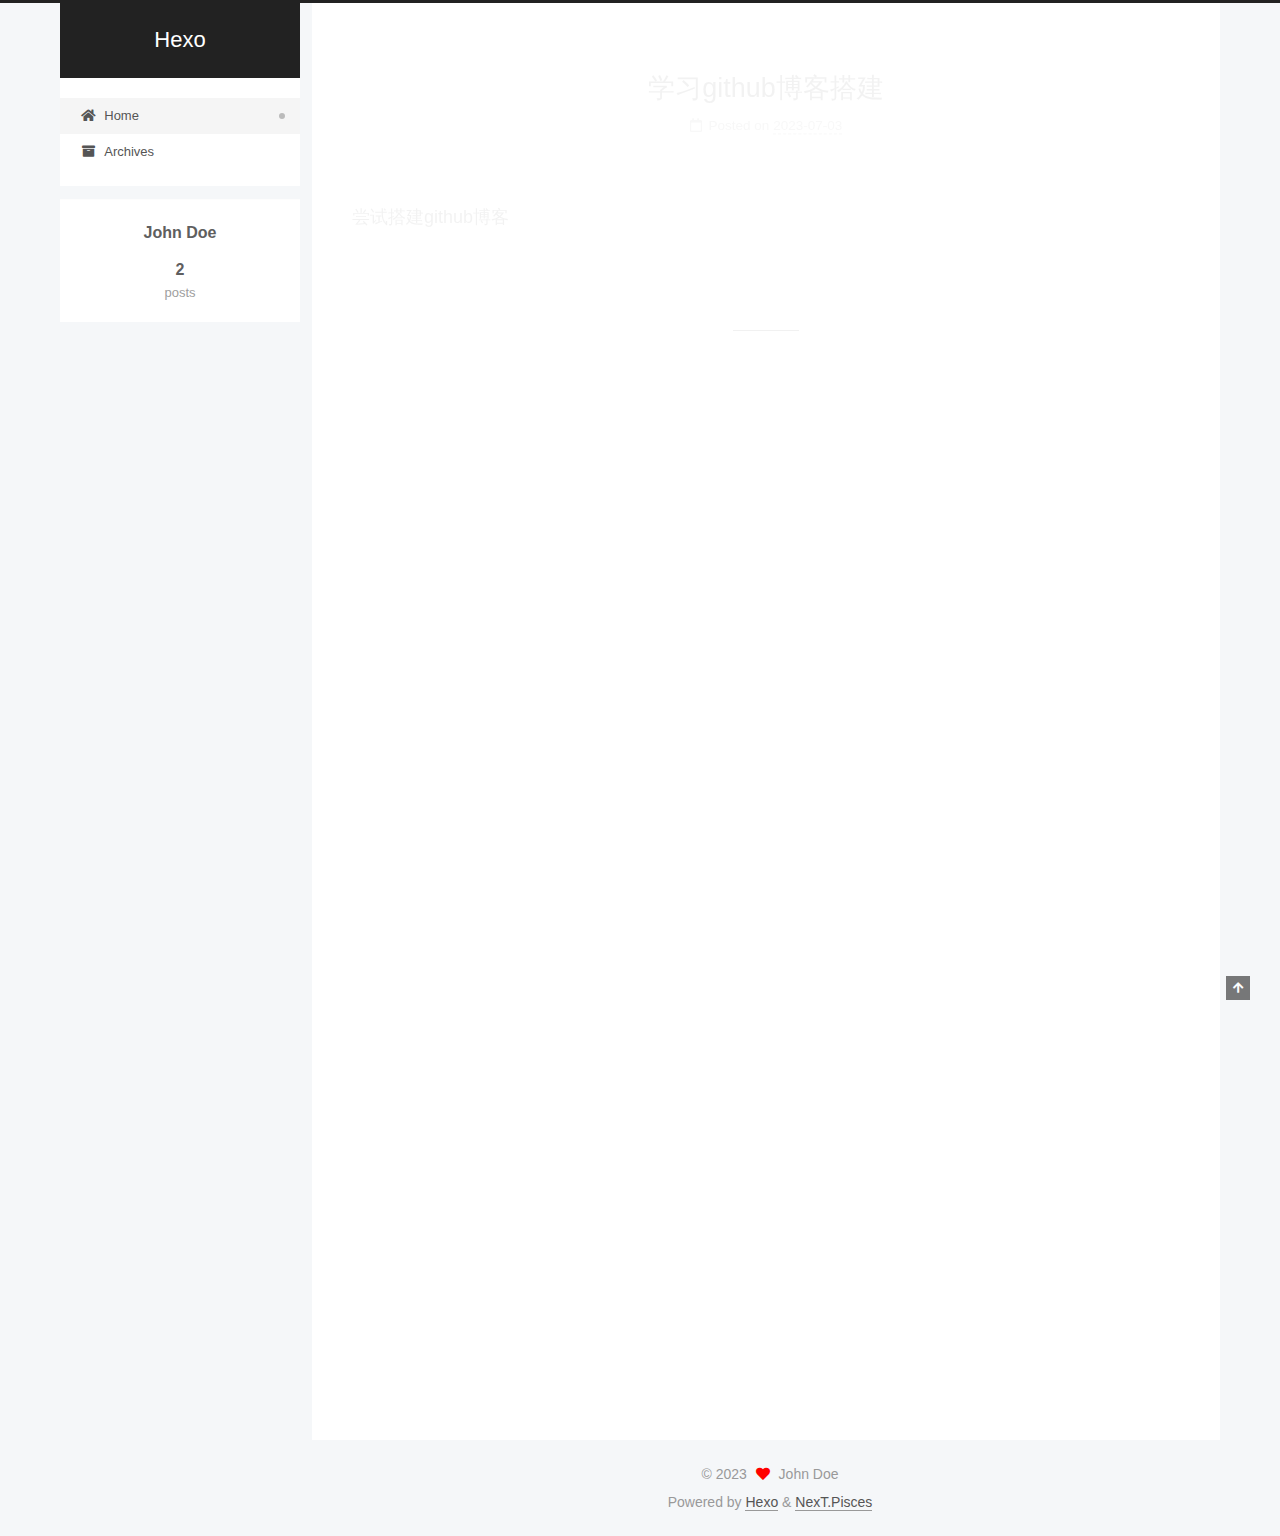
==== index.html @ 67492978 "Site updated: 2023-07-03 15:25:56" ====
<!DOCTYPE html>
<html lang="en">
<head>
  <meta charset="UTF-8">
<meta name="viewport" content="width=device-width, initial-scale=1, maximum-scale=2">
<meta name="theme-color" content="#222">
<meta name="generator" content="Hexo 6.3.0">
  <link rel="apple-touch-icon" sizes="180x180" href="/images/apple-touch-icon-next.png">
  <link rel="icon" type="image/png" sizes="32x32" href="/images/favicon-32x32-next.png">
  <link rel="icon" type="image/png" sizes="16x16" href="/images/favicon-16x16-next.png">
  <link rel="mask-icon" href="/images/logo.svg" color="#222">

<link rel="stylesheet" href="/css/main.css">


<link rel="stylesheet" href="/lib/font-awesome/css/all.min.css">

<script id="hexo-configurations">
    var NexT = window.NexT || {};
    var CONFIG = {"hostname":"example.com","root":"/","scheme":"Pisces","version":"7.8.0","exturl":false,"sidebar":{"position":"left","display":"post","padding":18,"offset":12,"onmobile":false},"copycode":{"enable":false,"show_result":false,"style":null},"back2top":{"enable":true,"sidebar":false,"scrollpercent":false},"bookmark":{"enable":false,"color":"#222","save":"auto"},"fancybox":false,"mediumzoom":false,"lazyload":false,"pangu":false,"comments":{"style":"tabs","active":null,"storage":true,"lazyload":false,"nav":null},"algolia":{"hits":{"per_page":10},"labels":{"input_placeholder":"Search for Posts","hits_empty":"We didn't find any results for the search: ${query}","hits_stats":"${hits} results found in ${time} ms"}},"localsearch":{"enable":false,"trigger":"auto","top_n_per_article":1,"unescape":false,"preload":false},"motion":{"enable":true,"async":false,"transition":{"post_block":"fadeIn","post_header":"slideDownIn","post_body":"slideDownIn","coll_header":"slideLeftIn","sidebar":"slideUpIn"}}};
  </script>

  <meta property="og:type" content="website">
<meta property="og:title" content="Hexo">
<meta property="og:url" content="http://example.com/index.html">
<meta property="og:site_name" content="Hexo">
<meta property="og:locale" content="en_US">
<meta property="article:author" content="John Doe">
<meta name="twitter:card" content="summary">

<link rel="canonical" href="http://example.com/">


<script id="page-configurations">
  // https://hexo.io/docs/variables.html
  CONFIG.page = {
    sidebar: "",
    isHome : true,
    isPost : false,
    lang   : 'en'
  };
</script>

  <title>Hexo</title>
  






  <noscript>
  <style>
  .use-motion .brand,
  .use-motion .menu-item,
  .sidebar-inner,
  .use-motion .post-block,
  .use-motion .pagination,
  .use-motion .comments,
  .use-motion .post-header,
  .use-motion .post-body,
  .use-motion .collection-header { opacity: initial; }

  .use-motion .site-title,
  .use-motion .site-subtitle {
    opacity: initial;
    top: initial;
  }

  .use-motion .logo-line-before i { left: initial; }
  .use-motion .logo-line-after i { right: initial; }
  </style>
</noscript>

</head>

<body itemscope itemtype="http://schema.org/WebPage">
  <div class="container use-motion">
    <div class="headband"></div>

    <header class="header" itemscope itemtype="http://schema.org/WPHeader">
      <div class="header-inner"><div class="site-brand-container">
  <div class="site-nav-toggle">
    <div class="toggle" aria-label="Toggle navigation bar">
      <span class="toggle-line toggle-line-first"></span>
      <span class="toggle-line toggle-line-middle"></span>
      <span class="toggle-line toggle-line-last"></span>
    </div>
  </div>

  <div class="site-meta">

    <a href="/" class="brand" rel="start">
      <span class="logo-line-before"><i></i></span>
      <h1 class="site-title">Hexo</h1>
      <span class="logo-line-after"><i></i></span>
    </a>
  </div>

  <div class="site-nav-right">
    <div class="toggle popup-trigger">
    </div>
  </div>
</div>




<nav class="site-nav">
  <ul id="menu" class="main-menu menu">
        <li class="menu-item menu-item-home">

    <a href="/" rel="section"><i class="fa fa-home fa-fw"></i>Home</a>

  </li>
        <li class="menu-item menu-item-archives">

    <a href="/archives/" rel="section"><i class="fa fa-archive fa-fw"></i>Archives</a>

  </li>
  </ul>
</nav>




</div>
    </header>

    
  <div class="back-to-top">
    <i class="fa fa-arrow-up"></i>
    <span>0%</span>
  </div>


    <main class="main">
      <div class="main-inner">
        <div class="content-wrap">
          

          <div class="content index posts-expand">
            
      
  
  
  <article itemscope itemtype="http://schema.org/Article" class="post-block" lang="en">
    <link itemprop="mainEntityOfPage" href="http://example.com/2023/07/03/%E5%AD%A6%E4%B9%A0github%E5%8D%9A%E5%AE%A2%E6%90%AD%E5%BB%BA/">

    <span hidden itemprop="author" itemscope itemtype="http://schema.org/Person">
      <meta itemprop="image" content="/images/avatar.gif">
      <meta itemprop="name" content="John Doe">
      <meta itemprop="description" content="">
    </span>

    <span hidden itemprop="publisher" itemscope itemtype="http://schema.org/Organization">
      <meta itemprop="name" content="Hexo">
    </span>
      <header class="post-header">
        <h2 class="post-title" itemprop="name headline">
          
            <a href="/2023/07/03/%E5%AD%A6%E4%B9%A0github%E5%8D%9A%E5%AE%A2%E6%90%AD%E5%BB%BA/" class="post-title-link" itemprop="url">学习github博客搭建</a>
        </h2>

        <div class="post-meta">
            <span class="post-meta-item">
              <span class="post-meta-item-icon">
                <i class="far fa-calendar"></i>
              </span>
              <span class="post-meta-item-text">Posted on</span>
              

              <time title="Created: 2023-07-03 14:22:58 / Modified: 14:24:57" itemprop="dateCreated datePublished" datetime="2023-07-03T14:22:58+08:00">2023-07-03</time>
            </span>

          

        </div>
      </header>

    
    
    
    <div class="post-body" itemprop="articleBody">

      
          <p>尝试搭建github博客</p>

      
    </div>

    
    
    
      <footer class="post-footer">
        <div class="post-eof"></div>
      </footer>
  </article>
  
  
  

      
  
  
  <article itemscope itemtype="http://schema.org/Article" class="post-block" lang="en">
    <link itemprop="mainEntityOfPage" href="http://example.com/2023/07/03/hello-world/">

    <span hidden itemprop="author" itemscope itemtype="http://schema.org/Person">
      <meta itemprop="image" content="/images/avatar.gif">
      <meta itemprop="name" content="John Doe">
      <meta itemprop="description" content="">
    </span>

    <span hidden itemprop="publisher" itemscope itemtype="http://schema.org/Organization">
      <meta itemprop="name" content="Hexo">
    </span>
      <header class="post-header">
        <h2 class="post-title" itemprop="name headline">
          
            <a href="/2023/07/03/hello-world/" class="post-title-link" itemprop="url">Hello World</a>
        </h2>

        <div class="post-meta">
            <span class="post-meta-item">
              <span class="post-meta-item-icon">
                <i class="far fa-calendar"></i>
              </span>
              <span class="post-meta-item-text">Posted on</span>

              <time title="Created: 2023-07-03 14:10:51" itemprop="dateCreated datePublished" datetime="2023-07-03T14:10:51+08:00">2023-07-03</time>
            </span>
              <span class="post-meta-item">
                <span class="post-meta-item-icon">
                  <i class="far fa-calendar-check"></i>
                </span>
                <span class="post-meta-item-text">Edited on</span>
                <time title="Modified: 1985-10-26 16:15:00" itemprop="dateModified" datetime="1985-10-26T16:15:00+08:00">1985-10-26</time>
              </span>

          

        </div>
      </header>

    
    
    
    <div class="post-body" itemprop="articleBody">

      
          <p>Welcome to <a target="_blank" rel="noopener" href="https://hexo.io/">Hexo</a>! This is your very first post. Check <a target="_blank" rel="noopener" href="https://hexo.io/docs/">documentation</a> for more info. If you get any problems when using Hexo, you can find the answer in <a target="_blank" rel="noopener" href="https://hexo.io/docs/troubleshooting.html">troubleshooting</a> or you can ask me on <a target="_blank" rel="noopener" href="https://github.com/hexojs/hexo/issues">GitHub</a>.</p>
<h2 id="Quick-Start"><a href="#Quick-Start" class="headerlink" title="Quick Start"></a>Quick Start</h2><h3 id="Create-a-new-post"><a href="#Create-a-new-post" class="headerlink" title="Create a new post"></a>Create a new post</h3><figure class="highlight bash"><table><tr><td class="gutter"><pre><span class="line">1</span><br></pre></td><td class="code"><pre><span class="line">$ hexo new <span class="string">&quot;My New Post&quot;</span></span><br></pre></td></tr></table></figure>

<p>More info: <a target="_blank" rel="noopener" href="https://hexo.io/docs/writing.html">Writing</a></p>
<h3 id="Run-server"><a href="#Run-server" class="headerlink" title="Run server"></a>Run server</h3><figure class="highlight bash"><table><tr><td class="gutter"><pre><span class="line">1</span><br></pre></td><td class="code"><pre><span class="line">$ hexo server</span><br></pre></td></tr></table></figure>

<p>More info: <a target="_blank" rel="noopener" href="https://hexo.io/docs/server.html">Server</a></p>
<h3 id="Generate-static-files"><a href="#Generate-static-files" class="headerlink" title="Generate static files"></a>Generate static files</h3><figure class="highlight bash"><table><tr><td class="gutter"><pre><span class="line">1</span><br></pre></td><td class="code"><pre><span class="line">$ hexo generate</span><br></pre></td></tr></table></figure>

<p>More info: <a target="_blank" rel="noopener" href="https://hexo.io/docs/generating.html">Generating</a></p>
<h3 id="Deploy-to-remote-sites"><a href="#Deploy-to-remote-sites" class="headerlink" title="Deploy to remote sites"></a>Deploy to remote sites</h3><figure class="highlight bash"><table><tr><td class="gutter"><pre><span class="line">1</span><br></pre></td><td class="code"><pre><span class="line">$ hexo deploy</span><br></pre></td></tr></table></figure>

<p>More info: <a target="_blank" rel="noopener" href="https://hexo.io/docs/one-command-deployment.html">Deployment</a></p>

      
    </div>

    
    
    
      <footer class="post-footer">
        <div class="post-eof"></div>
      </footer>
  </article>
  
  
  


  



          </div>
          

<script>
  window.addEventListener('tabs:register', () => {
    let { activeClass } = CONFIG.comments;
    if (CONFIG.comments.storage) {
      activeClass = localStorage.getItem('comments_active') || activeClass;
    }
    if (activeClass) {
      let activeTab = document.querySelector(`a[href="#comment-${activeClass}"]`);
      if (activeTab) {
        activeTab.click();
      }
    }
  });
  if (CONFIG.comments.storage) {
    window.addEventListener('tabs:click', event => {
      if (!event.target.matches('.tabs-comment .tab-content .tab-pane')) return;
      let commentClass = event.target.classList[1];
      localStorage.setItem('comments_active', commentClass);
    });
  }
</script>

        </div>
          
  
  <div class="toggle sidebar-toggle">
    <span class="toggle-line toggle-line-first"></span>
    <span class="toggle-line toggle-line-middle"></span>
    <span class="toggle-line toggle-line-last"></span>
  </div>

  <aside class="sidebar">
    <div class="sidebar-inner">

      <ul class="sidebar-nav motion-element">
        <li class="sidebar-nav-toc">
          Table of Contents
        </li>
        <li class="sidebar-nav-overview">
          Overview
        </li>
      </ul>

      <!--noindex-->
      <div class="post-toc-wrap sidebar-panel">
      </div>
      <!--/noindex-->

      <div class="site-overview-wrap sidebar-panel">
        <div class="site-author motion-element" itemprop="author" itemscope itemtype="http://schema.org/Person">
  <p class="site-author-name" itemprop="name">John Doe</p>
  <div class="site-description" itemprop="description"></div>
</div>
<div class="site-state-wrap motion-element">
  <nav class="site-state">
      <div class="site-state-item site-state-posts">
          <a href="/archives/">
        
          <span class="site-state-item-count">2</span>
          <span class="site-state-item-name">posts</span>
        </a>
      </div>
  </nav>
</div>



      </div>

    </div>
  </aside>
  <div id="sidebar-dimmer"></div>


      </div>
    </main>

    <footer class="footer">
      <div class="footer-inner">
        

        

<div class="copyright">
  
  &copy; 
  <span itemprop="copyrightYear">2023</span>
  <span class="with-love">
    <i class="fa fa-heart"></i>
  </span>
  <span class="author" itemprop="copyrightHolder">John Doe</span>
</div>
  <div class="powered-by">Powered by <a href="https://hexo.io/" class="theme-link" rel="noopener" target="_blank">Hexo</a> & <a href="https://pisces.theme-next.org/" class="theme-link" rel="noopener" target="_blank">NexT.Pisces</a>
  </div>

        








      </div>
    </footer>
  </div>

  
  <script src="/lib/anime.min.js"></script>
  <script src="/lib/velocity/velocity.min.js"></script>
  <script src="/lib/velocity/velocity.ui.min.js"></script>

<script src="/js/utils.js"></script>

<script src="/js/motion.js"></script>


<script src="/js/schemes/pisces.js"></script>


<script src="/js/next-boot.js"></script>




  















  

  

</body>
</html>
---- css/main.css ----
:root {
  --body-bg-color: #f5f7f9;
  --content-bg-color: #fff;
  --card-bg-color: #f5f5f5;
  --text-color: #555;
  --blockquote-color: #666;
  --link-color: #555;
  --link-hover-color: #222;
  --brand-color: #fff;
  --brand-hover-color: #fff;
  --table-row-odd-bg-color: #f9f9f9;
  --table-row-hover-bg-color: #f5f5f5;
  --menu-item-bg-color: #f5f5f5;
  --btn-default-bg: #fff;
  --btn-default-color: #555;
  --btn-default-border-color: #555;
  --btn-default-hover-bg: #222;
  --btn-default-hover-color: #fff;
  --btn-default-hover-border-color: #222;
}
html {
  line-height: 1.15; /* 1 */
  -webkit-text-size-adjust: 100%; /* 2 */
}
body {
  margin: 0;
}
main {
  display: block;
}
h1 {
  font-size: 2em;
  margin: 0.67em 0;
}
hr {
  box-sizing: content-box; /* 1 */
  height: 0; /* 1 */
  overflow: visible; /* 2 */
}
pre {
  font-family: monospace, monospace; /* 1 */
  font-size: 1em; /* 2 */
}
a {
  background: transparent;
}
abbr[title] {
  border-bottom: none; /* 1 */
  text-decoration: underline; /* 2 */
  text-decoration: underline dotted; /* 2 */
}
b,
strong {
  font-weight: bolder;
}
code,
kbd,
samp {
  font-family: monospace, monospace; /* 1 */
  font-size: 1em; /* 2 */
}
small {
  font-size: 80%;
}
sub,
sup {
  font-size: 75%;
  line-height: 0;
  position: relative;
  vertical-align: baseline;
}
sub {
  bottom: -0.25em;
}
sup {
  top: -0.5em;
}
img {
  border-style: none;
}
button,
input,
optgroup,
select,
textarea {
  font-family: inherit; /* 1 */
  font-size: 100%; /* 1 */
  line-height: 1.15; /* 1 */
  margin: 0; /* 2 */
}
button,
input {
/* 1 */
  overflow: visible;
}
button,
select {
/* 1 */
  text-transform: none;
}
button,
[type='button'],
[type='reset'],
[type='submit'] {
  -webkit-appearance: button;
}
button::-moz-focus-inner,
[type='button']::-moz-focus-inner,
[type='reset']::-moz-focus-inner,
[type='submit']::-moz-focus-inner {
  border-style: none;
  padding: 0;
}
button:-moz-focusring,
[type='button']:-moz-focusring,
[type='reset']:-moz-focusring,
[type='submit']:-moz-focusring {
  outline: 1px dotted ButtonText;
}
fieldset {
  padding: 0.35em 0.75em 0.625em;
}
legend {
  box-sizing: border-box; /* 1 */
  color: inherit; /* 2 */
  display: table; /* 1 */
  max-width: 100%; /* 1 */
  padding: 0; /* 3 */
  white-space: normal; /* 1 */
}
progress {
  vertical-align: baseline;
}
textarea {
  overflow: auto;
}
[type='checkbox'],
[type='radio'] {
  box-sizing: border-box; /* 1 */
  padding: 0; /* 2 */
}
[type='number']::-webkit-inner-spin-button,
[type='number']::-webkit-outer-spin-button {
  height: auto;
}
[type='search'] {
  outline-offset: -2px; /* 2 */
  -webkit-appearance: textfield; /* 1 */
}
[type='search']::-webkit-search-decoration {
  -webkit-appearance: none;
}
::-webkit-file-upload-button {
  font: inherit; /* 2 */
  -webkit-appearance: button; /* 1 */
}
details {
  display: block;
}
summary {
  display: list-item;
}
template {
  display: none;
}
[hidden] {
  display: none;
}
::selection {
  background: #262a30;
  color: #eee;
}
html,
body {
  height: 100%;
}
body {
  background: var(--body-bg-color);
  color: var(--text-color);
  font-family: 'Lato', "PingFang SC", "Microsoft YaHei", sans-serif;
  font-size: 1em;
  line-height: 2;
}
@media (max-width: 991px) {
  body {
    padding-left: 0 !important;
    padding-right: 0 !important;
  }
}
h1,
h2,
h3,
h4,
h5,
h6 {
  font-family: 'Lato', "PingFang SC", "Microsoft YaHei", sans-serif;
  font-weight: bold;
  line-height: 1.5;
  margin: 20px 0 15px;
}
h1 {
  font-size: 1.5em;
}
h2 {
  font-size: 1.375em;
}
h3 {
  font-size: 1.25em;
}
h4 {
  font-size: 1.125em;
}
h5 {
  font-size: 1em;
}
h6 {
  font-size: 0.875em;
}
p {
  margin: 0 0 20px 0;
}
a,
span.exturl {
  border-bottom: 1px solid #999;
  color: var(--link-color);
  outline: 0;
  text-decoration: none;
  overflow-wrap: break-word;
  word-wrap: break-word;
  cursor: pointer;
}
a:hover,
span.exturl:hover {
  border-bottom-color: var(--link-hover-color);
  color: var(--link-hover-color);
}
iframe,
img,
video {
  display: block;
  margin-left: auto;
  margin-right: auto;
  max-width: 100%;
}
hr {
  background-image: repeating-linear-gradient(-45deg, #ddd, #ddd 4px, transparent 4px, transparent 8px);
  border: 0;
  height: 3px;
  margin: 40px 0;
}
blockquote {
  border-left: 4px solid #ddd;
  color: var(--blockquote-color);
  margin: 0;
  padding: 0 15px;
}
blockquote cite::before {
  content: '-';
  padding: 0 5px;
}
dt {
  font-weight: bold;
}
dd {
  margin: 0;
  padding: 0;
}
kbd {
  background-color: #f5f5f5;
  background-image: linear-gradient(#eee, #fff, #eee);
  border: 1px solid #ccc;
  border-radius: 0.2em;
  box-shadow: 0.1em 0.1em 0.2em rgba(0,0,0,0.1);
  color: #555;
  font-family: inherit;
  padding: 0.1em 0.3em;
  white-space: nowrap;
}
.table-container {
  overflow: auto;
}
table {
  border-collapse: collapse;
  border-spacing: 0;
  font-size: 0.875em;
  margin: 0 0 20px 0;
  width: 100%;
}
tbody tr:nth-of-type(odd) {
  background: var(--table-row-odd-bg-color);
}
tbody tr:hover {
  background: var(--table-row-hover-bg-color);
}
caption,
th,
td {
  font-weight: normal;
  padding: 8px;
  vertical-align: middle;
}
th,
td {
  border: 1px solid #ddd;
  border-bottom: 3px solid #ddd;
}
th {
  font-weight: 700;
  padding-bottom: 10px;
}
td {
  border-bottom-width: 1px;
}
.btn {
  background: var(--btn-default-bg);
  border: 2px solid var(--btn-default-border-color);
  border-radius: 2px;
  color: var(--btn-default-color);
  display: inline-block;
  font-size: 0.875em;
  line-height: 2;
  padding: 0 20px;
  text-decoration: none;
  transition-property: background-color;
  transition-delay: 0s;
  transition-duration: 0.2s;
  transition-timing-function: ease-in-out;
}
.btn:hover {
  background: var(--btn-default-hover-bg);
  border-color: var(--btn-default-hover-border-color);
  color: var(--btn-default-hover-color);
}
.btn + .btn {
  margin: 0 0 8px 8px;
}
.btn .fa-fw {
  text-align: left;
  width: 1.285714285714286em;
}
.toggle {
  line-height: 0;
}
.toggle .toggle-line {
  background: #fff;
  display: inline-block;
  height: 2px;
  left: 0;
  position: relative;
  top: 0;
  transition: all 0.4s;
  vertical-align: top;
  width: 100%;
}
.toggle .toggle-line:not(:first-child) {
  margin-top: 3px;
}
.toggle.toggle-arrow .toggle-line-first {
  left: 50%;
  top: 2px;
  transform: rotate(45deg);
  width: 50%;
}
.toggle.toggle-arrow .toggle-line-middle {
  left: 2px;
  width: 90%;
}
.toggle.toggle-arrow .toggle-line-last {
  left: 50%;
  top: -2px;
  transform: rotate(-45deg);
  width: 50%;
}
.toggle.toggle-close .toggle-line-first {
  transform: rotate(-45deg);
  top: 5px;
}
.toggle.toggle-close .toggle-line-middle {
  opacity: 0;
}
.toggle.toggle-close .toggle-line-last {
  transform: rotate(45deg);
  top: -5px;
}
.highlight,
pre {
  background: #f7f7f7;
  color: #4d4d4c;
  line-height: 1.6;
  margin: 0 auto 20px;
}
pre,
code {
  font-family: consolas, Menlo, monospace, "PingFang SC", "Microsoft YaHei";
}
code {
  background: #eee;
  border-radius: 3px;
  color: #555;
  padding: 2px 4px;
  overflow-wrap: break-word;
  word-wrap: break-word;
}
.highlight *::selection {
  background: #d6d6d6;
}
.highlight pre {
  border: 0;
  margin: 0;
  padding: 10px 0;
}
.highlight table {
  border: 0;
  margin: 0;
  width: auto;
}
.highlight td {
  border: 0;
  padding: 0;
}
.highlight figcaption {
  background: #eff2f3;
  color: #4d4d4c;
  display: flex;
  font-size: 0.875em;
  justify-content: space-between;
  line-height: 1.2;
  padding: 0.5em;
}
.highlight figcaption a {
  color: #4d4d4c;
}
.highlight figcaption a:hover {
  border-bottom-color: #4d4d4c;
}
.highlight .gutter {
  -moz-user-select: none;
  -ms-user-select: none;
  -webkit-user-select: none;
  user-select: none;
}
.highlight .gutter pre {
  background: #eff2f3;
  color: #869194;
  padding-left: 10px;
  padding-right: 10px;
  text-align: right;
}
.highlight .code pre {
  background: #f7f7f7;
  padding-left: 10px;
  width: 100%;
}
.gist table {
  width: auto;
}
.gist table td {
  border: 0;
}
pre {
  overflow: auto;
  padding: 10px;
}
pre code {
  background: none;
  color: #4d4d4c;
  font-size: 0.875em;
  padding: 0;
  text-shadow: none;
}
pre .deletion {
  background: #fdd;
}
pre .addition {
  background: #dfd;
}
pre .meta {
  color: #eab700;
  -moz-user-select: none;
  -ms-user-select: none;
  -webkit-user-select: none;
  user-select: none;
}
pre .comment {
  color: #8e908c;
}
pre .variable,
pre .attribute,
pre .tag,
pre .name,
pre .regexp,
pre .ruby .constant,
pre .xml .tag .title,
pre .xml .pi,
pre .xml .doctype,
pre .html .doctype,
pre .css .id,
pre .css .class,
pre .css .pseudo {
  color: #c82829;
}
pre .number,
pre .preprocessor,
pre .built_in,
pre .builtin-name,
pre .literal,
pre .params,
pre .constant,
pre .command {
  color: #f5871f;
}
pre .ruby .class .title,
pre .css .rules .attribute,
pre .string,
pre .symbol,
pre .value,
pre .inheritance,
pre .header,
pre .ruby .symbol,
pre .xml .cdata,
pre .special,
pre .formula {
  color: #718c00;
}
pre .title,
pre .css .hexcolor {
  color: #3e999f;
}
pre .function,
pre .python .decorator,
pre .python .title,
pre .ruby .function .title,
pre .ruby .title .keyword,
pre .perl .sub,
pre .javascript .title,
pre .coffeescript .title {
  color: #4271ae;
}
pre .keyword,
pre .javascript .function {
  color: #8959a8;
}
.blockquote-center {
  border-left: none;
  margin: 40px 0;
  padding: 0;
  position: relative;
  text-align: center;
}
.blockquote-center .fa {
  display: block;
  opacity: 0.6;
  position: absolute;
  width: 100%;
}
.blockquote-center .fa-quote-left {
  border-top: 1px solid #ccc;
  text-align: left;
  top: -20px;
}
.blockquote-center .fa-quote-right {
  border-bottom: 1px solid #ccc;
  text-align: right;
  bottom: -20px;
}
.blockquote-center p,
.blockquote-center div {
  text-align: center;
}
.post-body .group-picture img {
  margin: 0 auto;
  padding: 0 3px;
}
.group-picture-row {
  margin-bottom: 6px;
  overflow: hidden;
}
.group-picture-column {
  float: left;
  margin-bottom: 10px;
}
.post-body .label {
  color: #555;
  display: inline;
  padding: 0 2px;
}
.post-body .label.default {
  background: #f0f0f0;
}
.post-body .label.primary {
  background: #efe6f7;
}
.post-body .label.info {
  background: #e5f2f8;
}
.post-body .label.success {
  background: #e7f4e9;
}
.post-body .label.warning {
  background: #fcf6e1;
}
.post-body .label.danger {
  background: #fae8eb;
}
.post-body .tabs {
  margin-bottom: 20px;
}
.post-body .tabs,
.tabs-comment {
  display: block;
  padding-top: 10px;
  position: relative;
}
.post-body .tabs ul.nav-tabs,
.tabs-comment ul.nav-tabs {
  display: flex;
  flex-wrap: wrap;
  margin: 0;
  margin-bottom: -1px;
  padding: 0;
}
@media (max-width: 413px) {
  .post-body .tabs ul.nav-tabs,
  .tabs-comment ul.nav-tabs {
    display: block;
    margin-bottom: 5px;
  }
}
.post-body .tabs ul.nav-tabs li.tab,
.tabs-comment ul.nav-tabs li.tab {
  border-bottom: 1px solid #ddd;
  border-left: 1px solid transparent;
  border-right: 1px solid transparent;
  border-top: 3px solid transparent;
  flex-grow: 1;
  list-style-type: none;
  border-radius: 0 0 0 0;
}
@media (max-width: 413px) {
  .post-body .tabs ul.nav-tabs li.tab,
  .tabs-comment ul.nav-tabs li.tab {
    border-bottom: 1px solid transparent;
    border-left: 3px solid transparent;
    border-right: 1px solid transparent;
    border-top: 1px solid transparent;
  }
}
@media (max-width: 413px) {
  .post-body .tabs ul.nav-tabs li.tab,
  .tabs-comment ul.nav-tabs li.tab {
    border-radius: 0;
  }
}
.post-body .tabs ul.nav-tabs li.tab a,
.tabs-comment ul.nav-tabs li.tab a {
  border-bottom: initial;
  display: block;
  line-height: 1.8;
  outline: 0;
  padding: 0.25em 0.75em;
  text-align: center;
  transition-delay: 0s;
  transition-duration: 0.2s;
  transition-timing-function: ease-out;
}
.post-body .tabs ul.nav-tabs li.tab a i,
.tabs-comment ul.nav-tabs li.tab a i {
  width: 1.285714285714286em;
}
.post-body .tabs ul.nav-tabs li.tab.active,
.tabs-comment ul.nav-tabs li.tab.active {
  border-bottom: 1px solid transparent;
  border-left: 1px solid #ddd;
  border-right: 1px solid #ddd;
  border-top: 3px solid #fc6423;
}
@media (max-width: 413px) {
  .post-body .tabs ul.nav-tabs li.tab.active,
  .tabs-comment ul.nav-tabs li.tab.active {
    border-bottom: 1px solid #ddd;
    border-left: 3px solid #fc6423;
    border-right: 1px solid #ddd;
    border-top: 1px solid #ddd;
  }
}
.post-body .tabs ul.nav-tabs li.tab.active a,
.tabs-comment ul.nav-tabs li.tab.active a {
  color: var(--link-color);
  cursor: default;
}
.post-body .tabs .tab-content .tab-pane,
.tabs-comment .tab-content .tab-pane {
  border: 1px solid #ddd;
  border-top: 0;
  padding: 20px 20px 0 20px;
  border-radius: 0;
}
.post-body .tabs .tab-content .tab-pane:not(.active),
.tabs-comment .tab-content .tab-pane:not(.active) {
  display: none;
}
.post-body .tabs .tab-content .tab-pane.active,
.tabs-comment .tab-content .tab-pane.active {
  display: block;
}
.post-body .tabs .tab-content .tab-pane.active:nth-of-type(1),
.tabs-comment .tab-content .tab-pane.active:nth-of-type(1) {
  border-radius: 0 0 0 0;
}
@media (max-width: 413px) {
  .post-body .tabs .tab-content .tab-pane.active:nth-of-type(1),
  .tabs-comment .tab-content .tab-pane.active:nth-of-type(1) {
    border-radius: 0;
  }
}
.post-body .note {
  border-radius: 3px;
  margin-bottom: 20px;
  padding: 1em;
  position: relative;
  border: 1px solid #eee;
  border-left-width: 5px;
}
.post-body .note h2,
.post-body .note h3,
.post-body .note h4,
.post-body .note h5,
.post-body .note h6 {
  margin-top: 0;
  border-bottom: initial;
  margin-bottom: 0;
  padding-top: 0;
}
.post-body .note p:first-child,
.post-body .note ul:first-child,
.post-body .note ol:first-child,
.post-body .note table:first-child,
.post-body .note pre:first-child,
.post-body .note blockquote:first-child,
.post-body .note img:first-child {
  margin-top: 0;
}
.post-body .note p:last-child,
.post-body .note ul:last-child,
.post-body .note ol:last-child,
.post-body .note table:last-child,
.post-body .note pre:last-child,
.post-body .note blockquote:last-child,
.post-body .note img:last-child {
  margin-bottom: 0;
}
.post-body .note.default {
  border-left-color: #777;
}
.post-body .note.default h2,
.post-body .note.default h3,
.post-body .note.default h4,
.post-body .note.default h5,
.post-body .note.default h6 {
  color: #777;
}
.post-body .note.primary {
  border-left-color: #6f42c1;
}
.post-body .note.primary h2,
.post-body .note.primary h3,
.post-body .note.primary h4,
.post-body .note.primary h5,
.post-body .note.primary h6 {
  color: #6f42c1;
}
.post-body .note.info {
  border-left-color: #428bca;
}
.post-body .note.info h2,
.post-body .note.info h3,
.post-body .note.info h4,
.post-body .note.info h5,
.post-body .note.info h6 {
  color: #428bca;
}
.post-body .note.success {
  border-left-color: #5cb85c;
}
.post-body .note.success h2,
.post-body .note.success h3,
.post-body .note.success h4,
.post-body .note.success h5,
.post-body .note.success h6 {
  color: #5cb85c;
}
.post-body .note.warning {
  border-left-color: #f0ad4e;
}
.post-body .note.warning h2,
.post-body .note.warning h3,
.post-body .note.warning h4,
.post-body .note.warning h5,
.post-body .note.warning h6 {
  color: #f0ad4e;
}
.post-body .note.danger {
  border-left-color: #d9534f;
}
.post-body .note.danger h2,
.post-body .note.danger h3,
.post-body .note.danger h4,
.post-body .note.danger h5,
.post-body .note.danger h6 {
  color: #d9534f;
}
.pagination .prev,
.pagination .next,
.pagination .page-number,
.pagination .space {
  display: inline-block;
  margin: 0 10px;
  padding: 0 11px;
  position: relative;
  top: -1px;
}
@media (max-width: 767px) {
  .pagination .prev,
  .pagination .next,
  .pagination .page-number,
  .pagination .space {
    margin: 0 5px;
  }
}
.pagination {
  border-top: 1px solid #eee;
  margin: 120px 0 0;
  text-align: center;
}
.pagination .prev,
.pagination .next,
.pagination .page-number {
  border-bottom: 0;
  border-top: 1px solid #eee;
  transition-property: border-color;
  transition-delay: 0s;
  transition-duration: 0.2s;
  transition-timing-function: ease-in-out;
}
.pagination .prev:hover,
.pagination .next:hover,
.pagination .page-number:hover {
  border-top-color: #222;
}
.pagination .space {
  margin: 0;
  padding: 0;
}
.pagination .prev {
  margin-left: 0;
}
.pagination .next {
  margin-right: 0;
}
.pagination .page-number.current {
  background: #ccc;
  border-top-color: #ccc;
  color: #fff;
}
@media (max-width: 767px) {
  .pagination {
    border-top: none;
  }
  .pagination .prev,
  .pagination .next,
  .pagination .page-number {
    border-bottom: 1px solid #eee;
    border-top: 0;
    margin-bottom: 10px;
    padding: 0 10px;
  }
  .pagination .prev:hover,
  .pagination .next:hover,
  .pagination .page-number:hover {
    border-bottom-color: #222;
  }
}
.comments {
  margin-top: 60px;
  overflow: hidden;
}
.comment-button-group {
  display: flex;
  flex-wrap: wrap-reverse;
  justify-content: center;
  margin: 1em 0;
}
.comment-button-group .comment-button {
  margin: 0.1em 0.2em;
}
.comment-button-group .comment-button.active {
  background: var(--btn-default-hover-bg);
  border-color: var(--btn-default-hover-border-color);
  color: var(--btn-default-hover-color);
}
.comment-position {
  display: none;
}
.comment-position.active {
  display: block;
}
.tabs-comment {
  background: var(--content-bg-color);
  margin-top: 4em;
  padding-top: 0;
}
.tabs-comment .comments {
  border: 0;
  box-shadow: none;
  margin-top: 0;
  padding-top: 0;
}
.container {
  min-height: 100%;
  position: relative;
}
.main-inner {
  margin: 0 auto;
  width: calc(100% - 20px);
}
@media (min-width: 1200px) {
  .main-inner {
    width: 1160px;
  }
}
@media (min-width: 1600px) {
  .main-inner {
    width: 73%;
  }
}
@media (max-width: 767px) {
  .content-wrap {
    padding: 0 20px;
  }
}
.header {
  background: transparent;
}
.header-inner {
  margin: 0 auto;
  width: calc(100% - 20px);
}
@media (min-width: 1200px) {
  .header-inner {
    width: 1160px;
  }
}
@media (min-width: 1600px) {
  .header-inner {
    width: 73%;
  }
}
.site-brand-container {
  display: flex;
  flex-shrink: 0;
  padding: 0 10px;
}
.headband {
  background: #222;
  height: 3px;
}
.site-meta {
  flex-grow: 1;
  text-align: center;
}
@media (max-width: 767px) {
  .site-meta {
    text-align: center;
  }
}
.brand {
  border-bottom: none;
  color: var(--brand-color);
  display: inline-block;
  line-height: 1.375em;
  padding: 0 40px;
  position: relative;
}
.brand:hover {
  color: var(--brand-hover-color);
}
.site-title {
  font-family: 'Lato', "PingFang SC", "Microsoft YaHei", sans-serif;
  font-size: 1.375em;
  font-weight: normal;
  margin: 0;
}
.site-subtitle {
  color: #ddd;
  font-size: 0.8125em;
  margin: 10px 0;
}
.use-motion .brand {
  opacity: 0;
}
.use-motion .site-title,
.use-motion .site-subtitle,
.use-motion .custom-logo-image {
  opacity: 0;
  position: relative;
  top: -10px;
}
.site-nav-toggle,
.site-nav-right {
  display: none;
}
@media (max-width: 767px) {
  .site-nav-toggle,
  .site-nav-right {
    display: flex;
    flex-direction: column;
    justify-content: center;
  }
}
.site-nav-toggle .toggle,
.site-nav-right .toggle {
  color: var(--text-color);
  padding: 10px;
  width: 22px;
}
.site-nav-toggle .toggle .toggle-line,
.site-nav-right .toggle .toggle-line {
  background: var(--text-color);
  border-radius: 1px;
}
.site-nav {
  display: block;
}
@media (max-width: 767px) {
  .site-nav {
    clear: both;
    display: none;
  }
}
.site-nav.site-nav-on {
  display: block;
}
.menu {
  margin-top: 20px;
  padding-left: 0;
  text-align: center;
}
.menu-item {
  display: inline-block;
  list-style: none;
  margin: 0 10px;
}
@media (max-width: 767px) {
  .menu-item {
    display: block;
    margin-top: 10px;
  }
  .menu-item.menu-item-search {
    display: none;
  }
}
.menu-item a,
.menu-item span.exturl {
  border-bottom: 0;
  display: block;
  font-size: 0.8125em;
  transition-property: border-color;
  transition-delay: 0s;
  transition-duration: 0.2s;
  transition-timing-function: ease-in-out;
}
@media (hover: none) {
  .menu-item a:hover,
  .menu-item span.exturl:hover {
    border-bottom-color: transparent !important;
  }
}
.menu-item .fa,
.menu-item .fab,
.menu-item .far,
.menu-item .fas {
  margin-right: 8px;
}
.menu-item .badge {
  display: inline-block;
  font-weight: bold;
  line-height: 1;
  margin-left: 0.35em;
  margin-top: 0.35em;
  text-align: center;
  white-space: nowrap;
}
@media (max-width: 767px) {
  .menu-item .badge {
    float: right;
    margin-left: 0;
  }
}
.menu-item-active a,
.menu .menu-item a:hover,
.menu .menu-item span.exturl:hover {
  background: var(--menu-item-bg-color);
}
.use-motion .menu-item {
  opacity: 0;
}
.sidebar {
  background: #222;
  bottom: 0;
  box-shadow: inset 0 2px 6px #000;
  position: fixed;
  top: 0;
}
@media (max-width: 991px) {
  .sidebar {
    display: none;
  }
}
.sidebar-inner {
  color: #999;
  padding: 18px 10px;
  text-align: center;
}
.cc-license {
  margin-top: 10px;
  text-align: center;
}
.cc-license .cc-opacity {
  border-bottom: none;
  opacity: 0.7;
}
.cc-license .cc-opacity:hover {
  opacity: 0.9;
}
.cc-license img {
  display: inline-block;
}
.site-author-image {
  border: 1px solid #eee;
  display: block;
  margin: 0 auto;
  max-width: 120px;
  padding: 2px;
}
.site-author-name {
  color: var(--text-color);
  font-weight: 600;
  margin: 0;
  text-align: center;
}
.site-description {
  color: #999;
  font-size: 0.8125em;
  margin-top: 0;
  text-align: center;
}
.links-of-author {
  margin-top: 15px;
}
.links-of-author a,
.links-of-author span.exturl {
  border-bottom-color: #555;
  display: inline-block;
  font-size: 0.8125em;
  margin-bottom: 10px;
  margin-right: 10px;
  vertical-align: middle;
}
.links-of-author a::before,
.links-of-author span.exturl::before {
  background: #e704bb;
  border-radius: 50%;
  content: ' ';
  display: inline-block;
  height: 4px;
  margin-right: 3px;
  vertical-align: middle;
  width: 4px;
}
.sidebar-button {
  margin-top: 15px;
}
.sidebar-button a {
  border: 1px solid #fc6423;
  border-radius: 4px;
  color: #fc6423;
  display: inline-block;
  padding: 0 15px;
}
.sidebar-button a .fa,
.sidebar-button a .fab,
.sidebar-button a .far,
.sidebar-button a .fas {
  margin-right: 5px;
}
.sidebar-button a:hover {
  background: #fc6423;
  border: 1px solid #fc6423;
  color: #fff;
}
.sidebar-button a:hover .fa,
.sidebar-button a:hover .fab,
.sidebar-button a:hover .far,
.sidebar-button a:hover .fas {
  color: #fff;
}
.links-of-blogroll {
  font-size: 0.8125em;
  margin-top: 10px;
}
.links-of-blogroll-title {
  font-size: 0.875em;
  font-weight: 600;
  margin-top: 0;
}
.links-of-blogroll-list {
  list-style: none;
  margin: 0;
  padding: 0;
}
#sidebar-dimmer {
  display: none;
}
@media (max-width: 767px) {
  #sidebar-dimmer {
    background: #000;
    display: block;
    height: 100%;
    left: 100%;
    opacity: 0;
    position: fixed;
    top: 0;
    width: 100%;
    z-index: 1100;
  }
  .sidebar-active + #sidebar-dimmer {
    opacity: 0.7;
    transform: translateX(-100%);
    transition: opacity 0.5s;
  }
}
.sidebar-nav {
  margin: 0;
  padding-bottom: 20px;
  padding-left: 0;
}
.sidebar-nav li {
  border-bottom: 1px solid transparent;
  color: var(--text-color);
  cursor: pointer;
  display: inline-block;
  font-size: 0.875em;
}
.sidebar-nav li.sidebar-nav-overview {
  margin-left: 10px;
}
.sidebar-nav li:hover {
  color: #fc6423;
}
.sidebar-nav .sidebar-nav-active {
  border-bottom-color: #fc6423;
  color: #fc6423;
}
.sidebar-nav .sidebar-nav-active:hover {
  color: #fc6423;
}
.sidebar-panel {
  display: none;
  overflow-x: hidden;
  overflow-y: auto;
}
.sidebar-panel-active {
  display: block;
}
.sidebar-toggle {
  background: #222;
  bottom: 45px;
  cursor: pointer;
  height: 14px;
  left: 30px;
  padding: 5px;
  position: fixed;
  width: 14px;
  z-index: 1300;
}
@media (max-width: 991px) {
  .sidebar-toggle {
    left: 20px;
    opacity: 0.8;
    display: none;
  }
}
.sidebar-toggle:hover .toggle-line {
  background: #fc6423;
}
.post-toc {
  font-size: 0.875em;
}
.post-toc ol {
  list-style: none;
  margin: 0;
  padding: 0 2px 5px 10px;
  text-align: left;
}
.post-toc ol > ol {
  padding-left: 0;
}
.post-toc ol a {
  transition-property: all;
  transition-delay: 0s;
  transition-duration: 0.2s;
  transition-timing-function: ease-in-out;
}
.post-toc .nav-item {
  line-height: 1.8;
  overflow: hidden;
  text-overflow: ellipsis;
  white-space: nowrap;
}
.post-toc .nav .nav-child {
  display: none;
}
.post-toc .nav .active > .nav-child {
  display: block;
}
.post-toc .nav .active-current > .nav-child {
  display: block;
}
.post-toc .nav .active-current > .nav-child > .nav-item {
  display: block;
}
.post-toc .nav .active > a {
  border-bottom-color: #fc6423;
  color: #fc6423;
}
.post-toc .nav .active-current > a {
  color: #fc6423;
}
.post-toc .nav .active-current > a:hover {
  color: #fc6423;
}
.site-state {
  display: flex;
  justify-content: center;
  line-height: 1.4;
  margin-top: 10px;
  overflow: hidden;
  text-align: center;
  white-space: nowrap;
}
.site-state-item {
  padding: 0 15px;
}
.site-state-item:not(:first-child) {
  border-left: 1px solid #eee;
}
.site-state-item a {
  border-bottom: none;
}
.site-state-item-count {
  display: block;
  font-size: 1em;
  font-weight: 600;
  text-align: center;
}
.site-state-item-name {
  color: #999;
  font-size: 0.8125em;
}
.footer {
  color: #999;
  font-size: 0.875em;
  padding: 20px 0;
}
.footer.footer-fixed {
  bottom: 0;
  left: 0;
  position: absolute;
  right: 0;
}
.footer-inner {
  box-sizing: border-box;
  margin: 0 auto;
  text-align: center;
  width: calc(100% - 20px);
}
@media (min-width: 1200px) {
  .footer-inner {
    width: 1160px;
  }
}
@media (min-width: 1600px) {
  .footer-inner {
    width: 73%;
  }
}
.languages {
  display: inline-block;
  font-size: 1.125em;
  position: relative;
}
.languages .lang-select-label span {
  margin: 0 0.5em;
}
.languages .lang-select {
  height: 100%;
  left: 0;
  opacity: 0;
  position: absolute;
  top: 0;
  width: 100%;
}
.with-love {
  color: #ff0000;
  display: inline-block;
  margin: 0 5px;
}
.powered-by,
.theme-info {
  display: inline-block;
}
@-moz-keyframes iconAnimate {
  0%, 100% {
    transform: scale(1);
  }
  10%, 30% {
    transform: scale(0.9);
  }
  20%, 40%, 60%, 80% {
    transform: scale(1.1);
  }
  50%, 70% {
    transform: scale(1.1);
  }
}
@-webkit-keyframes iconAnimate {
  0%, 100% {
    transform: scale(1);
  }
  10%, 30% {
    transform: scale(0.9);
  }
  20%, 40%, 60%, 80% {
    transform: scale(1.1);
  }
  50%, 70% {
    transform: scale(1.1);
  }
}
@-o-keyframes iconAnimate {
  0%, 100% {
    transform: scale(1);
  }
  10%, 30% {
    transform: scale(0.9);
  }
  20%, 40%, 60%, 80% {
    transform: scale(1.1);
  }
  50%, 70% {
    transform: scale(1.1);
  }
}
@keyframes iconAnimate {
  0%, 100% {
    transform: scale(1);
  }
  10%, 30% {
    transform: scale(0.9);
  }
  20%, 40%, 60%, 80% {
    transform: scale(1.1);
  }
  50%, 70% {
    transform: scale(1.1);
  }
}
.back-to-top {
  font-size: 12px;
  text-align: center;
  transition-delay: 0s;
  transition-duration: 0.2s;
  transition-timing-function: ease-in-out;
}
.back-to-top {
  background: #222;
  bottom: -100px;
  box-sizing: border-box;
  color: #fff;
  cursor: pointer;
  left: 30px;
  opacity: 0.6;
  padding: 0 6px;
  position: fixed;
  transition-property: bottom;
  z-index: 1300;
  width: 24px;
}
.back-to-top span {
  display: none;
}
.back-to-top:hover {
  color: #fc6423;
}
.back-to-top.back-to-top-on {
  bottom: 30px;
}
@media (max-width: 991px) {
  .back-to-top {
    left: 20px;
    opacity: 0.8;
  }
}
.post-body {
  font-family: 'Lato', "PingFang SC", "Microsoft YaHei", sans-serif;
  overflow-wrap: break-word;
  word-wrap: break-word;
}
@media (min-width: 1200px) {
  .post-body {
    font-size: 1.125em;
  }
}
.post-body .exturl .fa {
  font-size: 0.875em;
  margin-left: 4px;
}
.post-body .image-caption,
.post-body .figure .caption {
  color: #999;
  font-size: 0.875em;
  font-weight: bold;
  line-height: 1;
  margin: -20px auto 15px;
  text-align: center;
}
.post-sticky-flag {
  display: inline-block;
  transform: rotate(30deg);
}
.post-button {
  margin-top: 40px;
  text-align: center;
}
.use-motion .post-block,
.use-motion .pagination,
.use-motion .comments {
  opacity: 0;
}
.use-motion .post-header {
  opacity: 0;
}
.use-motion .post-body {
  opacity: 0;
}
.use-motion .collection-header {
  opacity: 0;
}
.posts-collapse {
  margin-left: 35px;
  position: relative;
}
@media (max-width: 767px) {
  .posts-collapse {
    margin-left: 0px;
    margin-right: 0px;
  }
}
.posts-collapse .collection-title {
  font-size: 1.125em;
  position: relative;
}
.posts-collapse .collection-title::before {
  background: #999;
  border: 1px solid #fff;
  border-radius: 50%;
  content: ' ';
  height: 10px;
  left: 0;
  margin-left: -6px;
  margin-top: -4px;
  position: absolute;
  top: 50%;
  width: 10px;
}
.posts-collapse .collection-year {
  font-size: 1.5em;
  font-weight: bold;
  margin: 60px 0;
  position: relative;
}
.posts-collapse .collection-year::before {
  background: #bbb;
  border-radius: 50%;
  content: ' ';
  height: 8px;
  left: 0;
  margin-left: -4px;
  margin-top: -4px;
  position: absolute;
  top: 50%;
  width: 8px;
}
.posts-collapse .collection-header {
  display: block;
  margin: 0 0 0 20px;
}
.posts-collapse .collection-header small {
  color: #bbb;
  margin-left: 5px;
}
.posts-collapse .post-header {
  border-bottom: 1px dashed #ccc;
  margin: 30px 0;
  padding-left: 15px;
  position: relative;
  transition-property: border;
  transition-delay: 0s;
  transition-duration: 0.2s;
  transition-timing-function: ease-in-out;
}
.posts-collapse .post-header::before {
  background: #bbb;
  border: 1px solid #fff;
  border-radius: 50%;
  content: ' ';
  height: 6px;
  left: 0;
  margin-left: -4px;
  position: absolute;
  top: 0.75em;
  transition-property: background;
  width: 6px;
  transition-delay: 0s;
  transition-duration: 0.2s;
  transition-timing-function: ease-in-out;
}
.posts-collapse .post-header:hover {
  border-bottom-color: #666;
}
.posts-collapse .post-header:hover::before {
  background: #222;
}
.posts-collapse .post-meta {
  display: inline;
  font-size: 0.75em;
  margin-right: 10px;
}
.posts-collapse .post-title {
  display: inline;
}
.posts-collapse .post-title a,
.posts-collapse .post-title span.exturl {
  border-bottom: none;
  color: var(--link-color);
}
.posts-collapse .post-title .fa-external-link-alt {
  font-size: 0.875em;
  margin-left: 5px;
}
.posts-collapse::before {
  background: #f5f5f5;
  content: ' ';
  height: 100%;
  left: 0;
  margin-left: -2px;
  position: absolute;
  top: 1.25em;
  width: 4px;
}
.post-eof {
  background: #ccc;
  height: 1px;
  margin: 80px auto 60px;
  text-align: center;
  width: 8%;
}
.post-block:last-of-type .post-eof {
  display: none;
}
.content {
  padding-top: 40px;
}
@media (min-width: 992px) {
  .post-body {
    text-align: justify;
  }
}
@media (max-width: 991px) {
  .post-body {
    text-align: justify;
  }
}
.post-body h1,
.post-body h2,
.post-body h3,
.post-body h4,
.post-body h5,
.post-body h6 {
  padding-top: 10px;
}
.post-body h1 .header-anchor,
.post-body h2 .header-anchor,
.post-body h3 .header-anchor,
.post-body h4 .header-anchor,
.post-body h5 .header-anchor,
.post-body h6 .header-anchor {
  border-bottom-style: none;
  color: #ccc;
  float: right;
  margin-left: 10px;
  visibility: hidden;
}
.post-body h1 .header-anchor:hover,
.post-body h2 .header-anchor:hover,
.post-body h3 .header-anchor:hover,
.post-body h4 .header-anchor:hover,
.post-body h5 .header-anchor:hover,
.post-body h6 .header-anchor:hover {
  color: inherit;
}
.post-body h1:hover .header-anchor,
.post-body h2:hover .header-anchor,
.post-body h3:hover .header-anchor,
.post-body h4:hover .header-anchor,
.post-body h5:hover .header-anchor,
.post-body h6:hover .header-anchor {
  visibility: visible;
}
.post-body iframe,
.post-body img,
.post-body video {
  margin-bottom: 20px;
}
.post-body .video-container {
  height: 0;
  margin-bottom: 20px;
  overflow: hidden;
  padding-top: 75%;
  position: relative;
  width: 100%;
}
.post-body .video-container iframe,
.post-body .video-container object,
.post-body .video-container embed {
  height: 100%;
  left: 0;
  margin: 0;
  position: absolute;
  top: 0;
  width: 100%;
}
.post-gallery {
  align-items: center;
  display: grid;
  grid-gap: 10px;
  grid-template-columns: 1fr 1fr 1fr;
  margin-bottom: 20px;
}
@media (max-width: 767px) {
  .post-gallery {
    grid-template-columns: 1fr 1fr;
  }
}
.post-gallery a {
  border: 0;
}
.post-gallery img {
  margin: 0;
}
.posts-expand .post-header {
  font-size: 1.125em;
}
.posts-expand .post-title {
  font-size: 1.5em;
  font-weight: normal;
  margin: initial;
  text-align: center;
  overflow-wrap: break-word;
  word-wrap: break-word;
}
.posts-expand .post-title-link {
  border-bottom: none;
  color: var(--link-color);
  display: inline-block;
  position: relative;
  vertical-align: top;
}
.posts-expand .post-title-link::before {
  background: var(--link-color);
  bottom: 0;
  content: '';
  height: 2px;
  left: 0;
  position: absolute;
  transform: scaleX(0);
  visibility: hidden;
  width: 100%;
  transition-delay: 0s;
  transition-duration: 0.2s;
  transition-timing-function: ease-in-out;
}
.posts-expand .post-title-link:hover::before {
  transform: scaleX(1);
  visibility: visible;
}
.posts-expand .post-title-link .fa-external-link-alt {
  font-size: 0.875em;
  margin-left: 5px;
}
.posts-expand .post-meta {
  color: #999;
  font-family: 'Lato', "PingFang SC", "Microsoft YaHei", sans-serif;
  font-size: 0.75em;
  margin: 3px 0 60px 0;
  text-align: center;
}
.posts-expand .post-meta .post-description {
  font-size: 0.875em;
  margin-top: 2px;
}
.posts-expand .post-meta time {
  border-bottom: 1px dashed #999;
  cursor: pointer;
}
.post-meta .post-meta-item + .post-meta-item::before {
  content: '|';
  margin: 0 0.5em;
}
.post-meta-divider {
  margin: 0 0.5em;
}
.post-meta-item-icon {
  margin-right: 3px;
}
@media (max-width: 991px) {
  .post-meta-item-icon {
    display: inline-block;
  }
}
@media (max-width: 991px) {
  .post-meta-item-text {
    display: none;
  }
}
.post-nav {
  border-top: 1px solid #eee;
  display: flex;
  justify-content: space-between;
  margin-top: 15px;
  padding: 10px 5px 0;
}
.post-nav-item {
  flex: 1;
}
.post-nav-item a {
  border-bottom: none;
  display: block;
  font-size: 0.875em;
  line-height: 1.6;
  position: relative;
}
.post-nav-item a:active {
  top: 2px;
}
.post-nav-item .fa {
  font-size: 0.75em;
}
.post-nav-item:first-child {
  margin-right: 15px;
}
.post-nav-item:first-child .fa {
  margin-right: 5px;
}
.post-nav-item:last-child {
  margin-left: 15px;
  text-align: right;
}
.post-nav-item:last-child .fa {
  margin-left: 5px;
}
.rtl.post-body p,
.rtl.post-body a,
.rtl.post-body h1,
.rtl.post-body h2,
.rtl.post-body h3,
.rtl.post-body h4,
.rtl.post-body h5,
.rtl.post-body h6,
.rtl.post-body li,
.rtl.post-body ul,
.rtl.post-body ol {
  direction: rtl;
  font-family: UKIJ Ekran;
}
.rtl.post-title {
  font-family: UKIJ Ekran;
}
.post-tags {
  margin-top: 40px;
  text-align: center;
}
.post-tags a {
  display: inline-block;
  font-size: 0.8125em;
}
.post-tags a:not(:last-child) {
  margin-right: 10px;
}
.post-widgets {
  border-top: 1px solid #eee;
  margin-top: 15px;
  text-align: center;
}
.wp_rating {
  height: 20px;
  line-height: 20px;
  margin-top: 10px;
  padding-top: 6px;
  text-align: center;
}
.social-like {
  display: flex;
  font-size: 0.875em;
  justify-content: center;
  text-align: center;
}
.reward-container {
  margin: 20px auto;
  padding: 10px 0;
  text-align: center;
  width: 90%;
}
.reward-container button {
  background: transparent;
  border: 1px solid #fc6423;
  border-radius: 0;
  color: #fc6423;
  cursor: pointer;
  line-height: 2;
  outline: 0;
  padding: 0 15px;
  vertical-align: text-top;
}
.reward-container button:hover {
  background: #fc6423;
  border: 1px solid transparent;
  color: #fa9366;
}
#qr {
  padding-top: 20px;
}
#qr a {
  border: 0;
}
#qr img {
  display: inline-block;
  margin: 0.8em 2em 0 2em;
  max-width: 100%;
  width: 180px;
}
#qr p {
  text-align: center;
}
.category-all-page .category-all-title {
  text-align: center;
}
.category-all-page .category-all {
  margin-top: 20px;
}
.category-all-page .category-list {
  list-style: none;
  margin: 0;
  padding: 0;
}
.category-all-page .category-list-item {
  margin: 5px 10px;
}
.category-all-page .category-list-count {
  color: #bbb;
}
.category-all-page .category-list-count::before {
  content: ' (';
  display: inline;
}
.category-all-page .category-list-count::after {
  content: ') ';
  display: inline;
}
.category-all-page .category-list-child {
  padding-left: 10px;
}
.event-list {
  padding: 0;
}
.event-list hr {
  background: #222;
  margin: 20px 0 45px 0;
}
.event-list hr::after {
  background: #222;
  color: #fff;
  content: 'NOW';
  display: inline-block;
  font-weight: bold;
  padding: 0 5px;
  text-align: right;
}
.event-list .event {
  background: #222;
  margin: 20px 0;
  min-height: 40px;
  padding: 15px 0 15px 10px;
}
.event-list .event .event-summary {
  color: #fff;
  margin: 0;
  padding-bottom: 3px;
}
.event-list .event .event-summary::before {
  animation: dot-flash 1s alternate infinite ease-in-out;
  color: #fff;
  content: '\f111';
  display: inline-block;
  font-size: 10px;
  margin-right: 25px;
  vertical-align: middle;
  font-family: 'Font Awesome 5 Free';
  font-weight: 900;
}
.event-list .event .event-relative-time {
  color: #bbb;
  display: inline-block;
  font-size: 12px;
  font-weight: normal;
  padding-left: 12px;
}
.event-list .event .event-details {
  color: #fff;
  display: block;
  line-height: 18px;
  margin-left: 56px;
  padding-bottom: 6px;
  padding-top: 3px;
  text-indent: -24px;
}
.event-list .event .event-details::before {
  color: #fff;
  display: inline-block;
  margin-right: 9px;
  text-align: center;
  text-indent: 0;
  width: 14px;
  font-family: 'Font Awesome 5 Free';
  font-weight: 900;
}
.event-list .event .event-details.event-location::before {
  content: '\f041';
}
.event-list .event .event-details.event-duration::before {
  content: '\f017';
}
.event-list .event-past {
  background: #f5f5f5;
}
.event-list .event-past .event-summary,
.event-list .event-past .event-details {
  color: #bbb;
  opacity: 0.9;
}
.event-list .event-past .event-summary::before,
.event-list .event-past .event-details::before {
  animation: none;
  color: #bbb;
}
@-moz-keyframes dot-flash {
  from {
    opacity: 1;
    transform: scale(1);
  }
  to {
    opacity: 0;
    transform: scale(0.8);
  }
}
@-webkit-keyframes dot-flash {
  from {
    opacity: 1;
    transform: scale(1);
  }
  to {
    opacity: 0;
    transform: scale(0.8);
  }
}
@-o-keyframes dot-flash {
  from {
    opacity: 1;
    transform: scale(1);
  }
  to {
    opacity: 0;
    transform: scale(0.8);
  }
}
@keyframes dot-flash {
  from {
    opacity: 1;
    transform: scale(1);
  }
  to {
    opacity: 0;
    transform: scale(0.8);
  }
}
ul.breadcrumb {
  font-size: 0.75em;
  list-style: none;
  margin: 1em 0;
  padding: 0 2em;
  text-align: center;
}
ul.breadcrumb li {
  display: inline;
}
ul.breadcrumb li + li::before {
  content: '/\00a0';
  font-weight: normal;
  padding: 0.5em;
}
ul.breadcrumb li + li:last-child {
  font-weight: bold;
}
.tag-cloud {
  text-align: center;
}
.tag-cloud a {
  display: inline-block;
  margin: 10px;
}
.tag-cloud a:hover {
  color: var(--link-hover-color) !important;
}
.header {
  margin: 0 auto;
  position: relative;
  width: calc(100% - 20px);
}
@media (min-width: 1200px) {
  .header {
    width: 1160px;
  }
}
@media (min-width: 1600px) {
  .header {
    width: 73%;
  }
}
@media (max-width: 991px) {
  .header {
    width: auto;
  }
}
.header-inner {
  background: var(--content-bg-color);
  border-radius: initial;
  box-shadow: initial;
  overflow: hidden;
  padding: 0;
  position: absolute;
  top: 0;
  width: 240px;
}
@media (min-width: 1200px) {
  .header-inner {
    width: 240px;
  }
}
@media (max-width: 991px) {
  .header-inner {
    border-radius: initial;
    position: relative;
    width: auto;
  }
}
.main-inner {
  align-items: flex-start;
  display: flex;
  justify-content: space-between;
  flex-direction: row-reverse;
}
@media (max-width: 991px) {
  .main-inner {
    width: auto;
  }
}
.content-wrap {
  background: var(--content-bg-color);
  border-radius: initial;
  box-shadow: initial;
  box-sizing: border-box;
  padding: 40px;
  width: calc(100% - 252px);
}
@media (max-width: 991px) {
  .content-wrap {
    border-radius: initial;
    padding: 20px;
    width: 100%;
  }
}
.footer-inner {
  padding-left: 260px;
}
.back-to-top {
  left: auto;
  right: 30px;
}
@media (max-width: 991px) {
  .back-to-top {
    right: 20px;
  }
}
@media (max-width: 991px) {
  .footer-inner {
    padding-left: 0;
    padding-right: 0;
    width: auto;
  }
}
.site-brand-container {
  background: #222;
}
@media (max-width: 991px) {
  .site-brand-container {
    box-shadow: 0 0 16px rgba(0,0,0,0.5);
  }
}
.site-meta {
  padding: 20px 0;
}
.brand {
  padding: 0;
}
.site-subtitle {
  margin: 10px 10px 0;
}
.custom-logo-image {
  margin-top: 20px;
}
@media (max-width: 991px) {
  .custom-logo-image {
    display: none;
  }
}
@media (min-width: 768px) and (max-width: 991px) {
  .site-nav-toggle,
  .site-nav-right {
    display: flex;
    flex-direction: column;
    justify-content: center;
  }
}
.site-nav-toggle .toggle,
.site-nav-right .toggle {
  color: #fff;
}
.site-nav-toggle .toggle .toggle-line,
.site-nav-right .toggle .toggle-line {
  background: #fff;
}
@media (min-width: 768px) and (max-width: 991px) {
  .site-nav {
    display: none;
  }
}
.menu .menu-item {
  display: block;
  margin: 0;
}
.menu .menu-item a,
.menu .menu-item span.exturl {
  padding: 5px 20px;
  position: relative;
  text-align: left;
  transition-property: background-color;
}
@media (max-width: 991px) {
  .menu .menu-item.menu-item-search {
    display: none;
  }
}
.menu .menu-item .badge {
  background: #ccc;
  border-radius: 10px;
  color: #fff;
  float: right;
  padding: 2px 5px;
  text-shadow: 1px 1px 0 rgba(0,0,0,0.1);
  vertical-align: middle;
}
.main-menu .menu-item-active a::after {
  background: #bbb;
  border-radius: 50%;
  content: ' ';
  height: 6px;
  margin-top: -3px;
  position: absolute;
  right: 15px;
  top: 50%;
  width: 6px;
}
.sub-menu {
  background: var(--content-bg-color);
  border-bottom: 1px solid #ddd;
  margin: 0;
  padding: 6px 0;
}
.sub-menu .menu-item {
  display: inline-block;
}
.sub-menu .menu-item a,
.sub-menu .menu-item span.exturl {
  background: transparent;
  margin: 5px 10px;
  padding: initial;
}
.sub-menu .menu-item a:hover,
.sub-menu .menu-item span.exturl:hover {
  background: transparent;
  color: #fc6423;
}
.sub-menu .menu-item-active a {
  border-bottom-color: #fc6423;
  color: #fc6423;
}
.sub-menu .menu-item-active a:hover {
  border-bottom-color: #fc6423;
}
.sidebar {
  background: var(--body-bg-color);
  box-shadow: none;
  margin-top: 100%;
  position: static;
  width: 240px;
}
@media (max-width: 991px) {
  .sidebar {
    display: none;
  }
}
.sidebar-toggle {
  display: none;
}
.sidebar-inner {
  background: var(--content-bg-color);
  border-radius: initial;
  box-shadow: initial;
  box-sizing: border-box;
  color: var(--text-color);
  width: 240px;
  opacity: 0;
}
.sidebar-inner.affix {
  position: fixed;
  top: 12px;
}
.sidebar-inner.affix-bottom {
  position: absolute;
}
.site-state-item {
  padding: 0 10px;
}
.sidebar-button {
  border-bottom: 1px dotted #ccc;
  border-top: 1px dotted #ccc;
  margin-top: 10px;
  text-align: center;
}
.sidebar-button a {
  border: 0;
  color: #fc6423;
  display: block;
}
.sidebar-button a:hover {
  background: none;
  border: 0;
  color: #e34603;
}
.sidebar-button a:hover .fa,
.sidebar-button a:hover .fab,
.sidebar-button a:hover .far,
.sidebar-button a:hover .fas {
  color: #e34603;
}
.links-of-author {
  display: flex;
  flex-wrap: wrap;
  margin-top: 10px;
  justify-content: center;
}
.links-of-author-item {
  margin: 5px 0 0;
  width: 50%;
}
.links-of-author-item a,
.links-of-author-item span.exturl {
  box-sizing: border-box;
  display: inline-block;
  margin-bottom: 0;
  margin-right: 0;
  max-width: 216px;
  overflow: hidden;
  padding: 0 5px;
  text-overflow: ellipsis;
  white-space: nowrap;
}
.links-of-author-item a,
.links-of-author-item span.exturl {
  border-bottom: none;
  display: block;
  text-decoration: none;
}
.links-of-author-item a::before,
.links-of-author-item span.exturl::before {
  display: none;
}
.links-of-author-item a:hover,
.links-of-author-item span.exturl:hover {
  background: var(--body-bg-color);
  border-radius: 4px;
}
.links-of-author-item .fa,
.links-of-author-item .fab,
.links-of-author-item .far,
.links-of-author-item .fas {
  margin-right: 2px;
}
.links-of-blogroll-item {
  padding: 0;
}
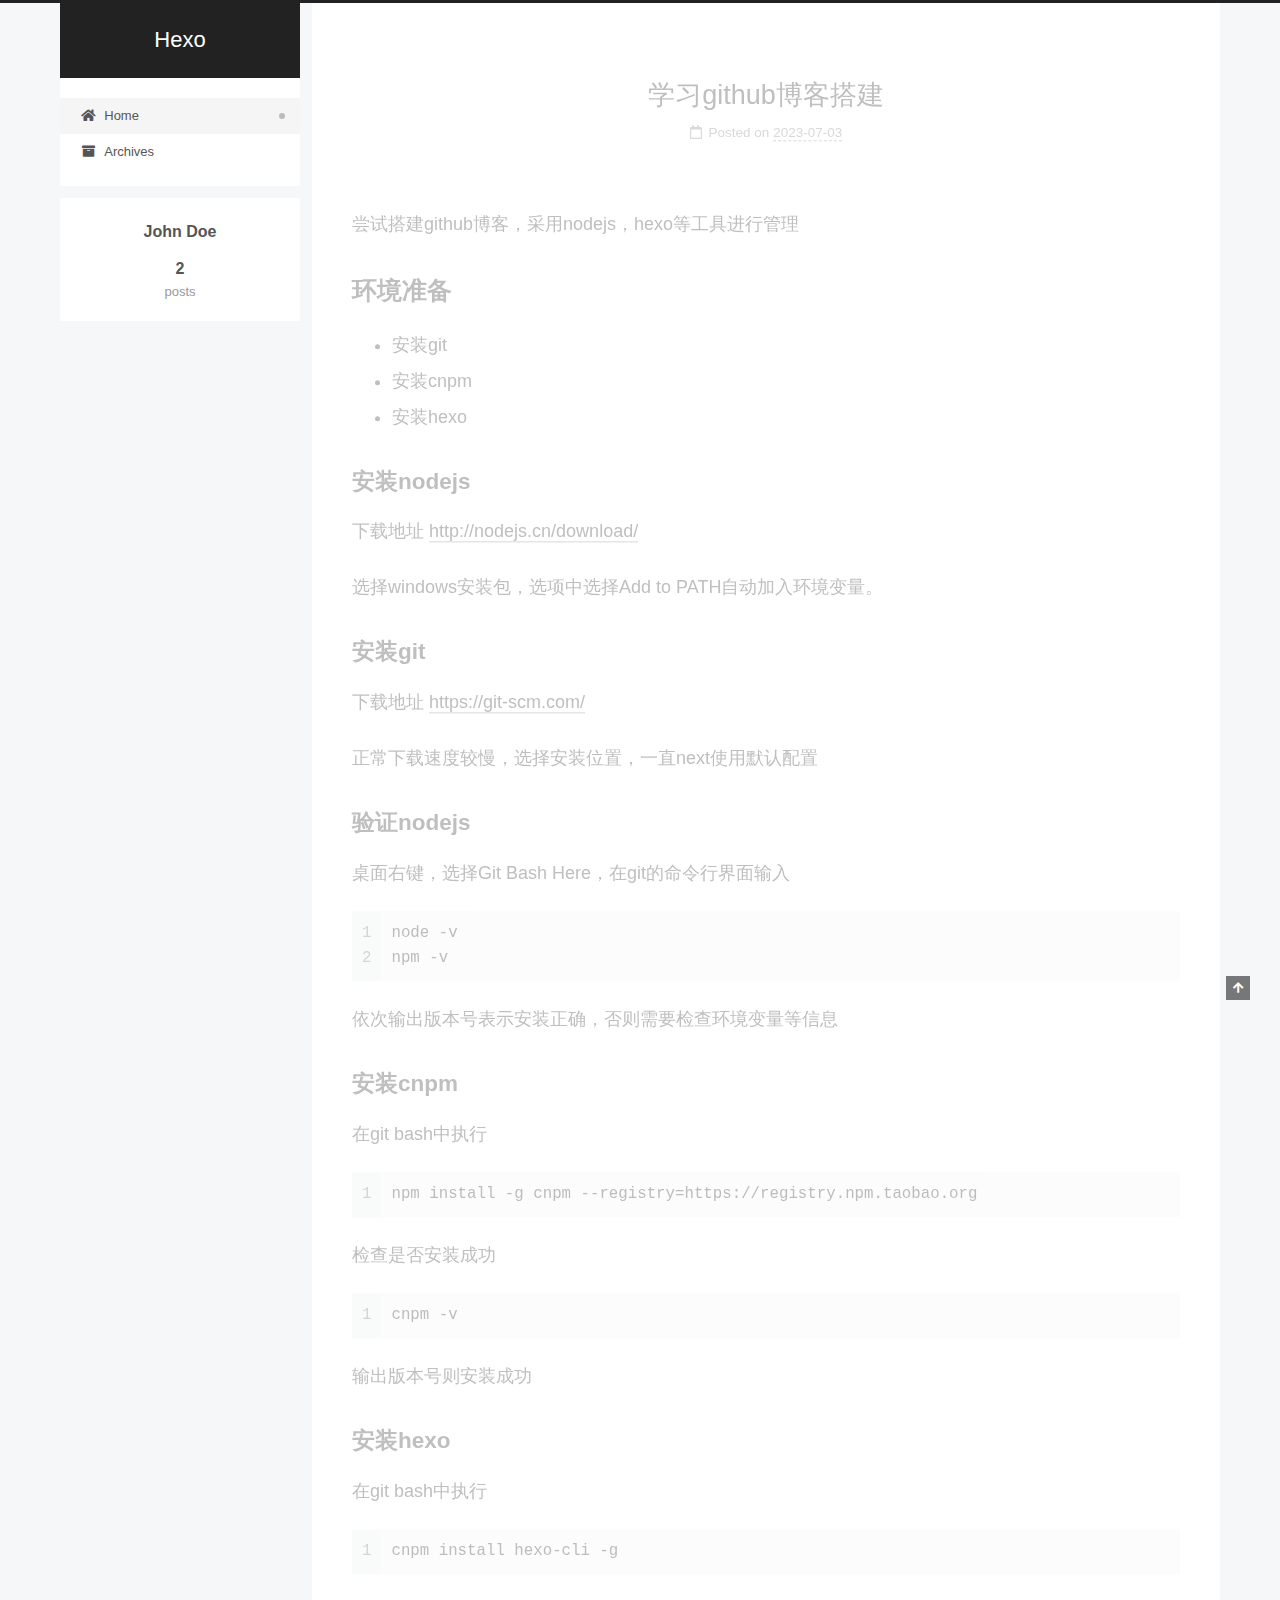
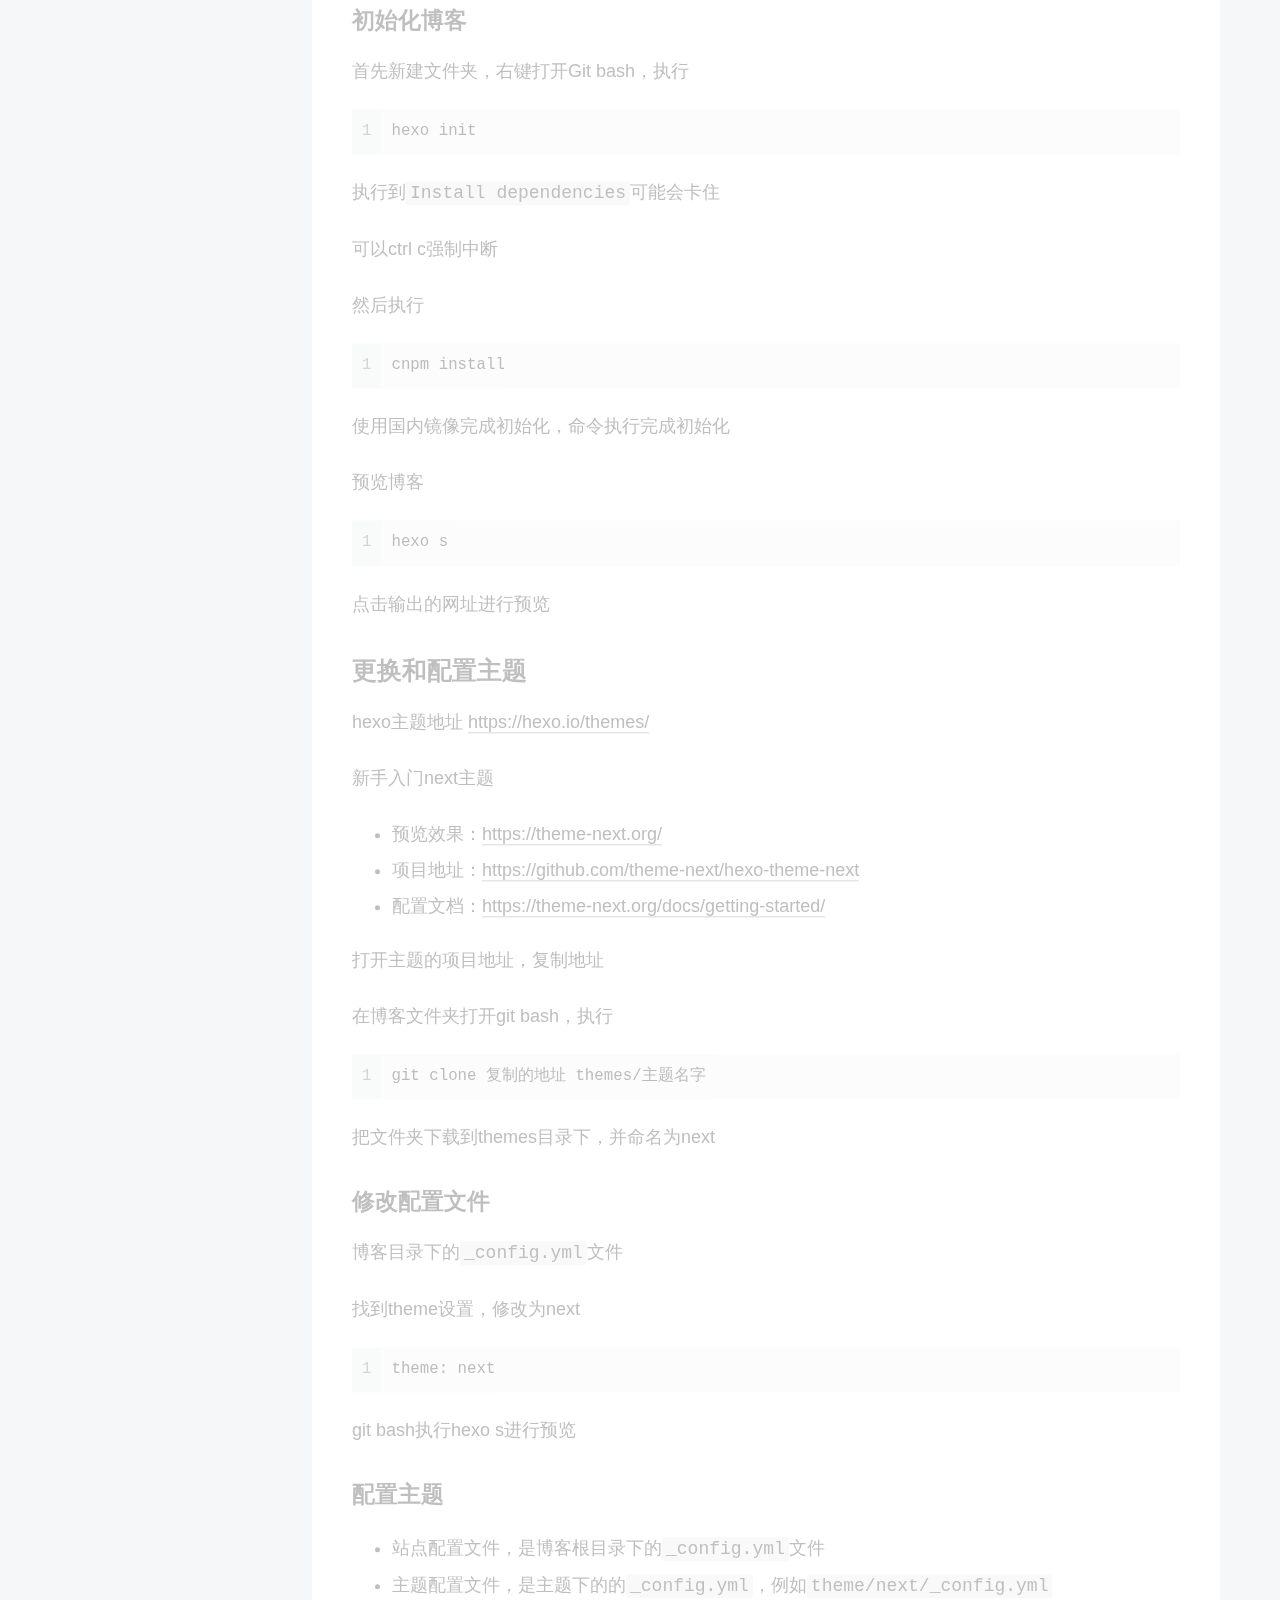
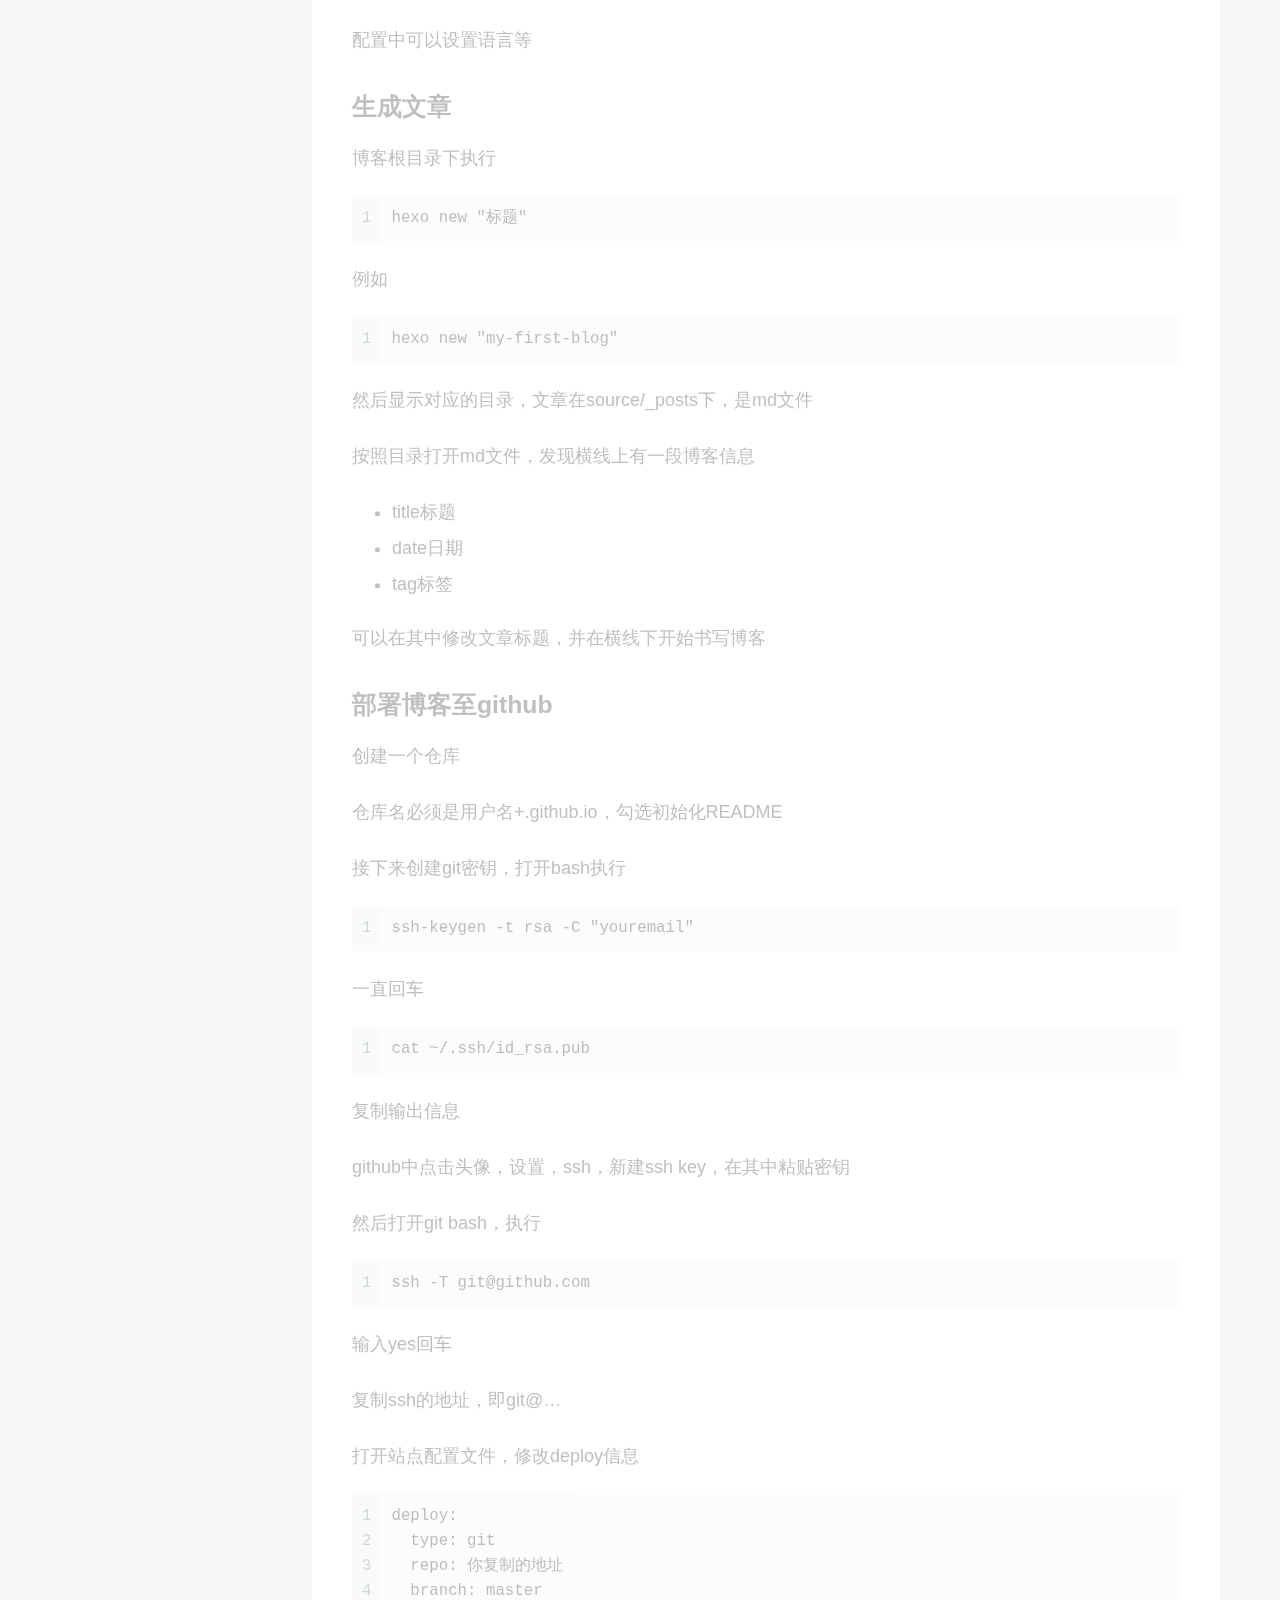
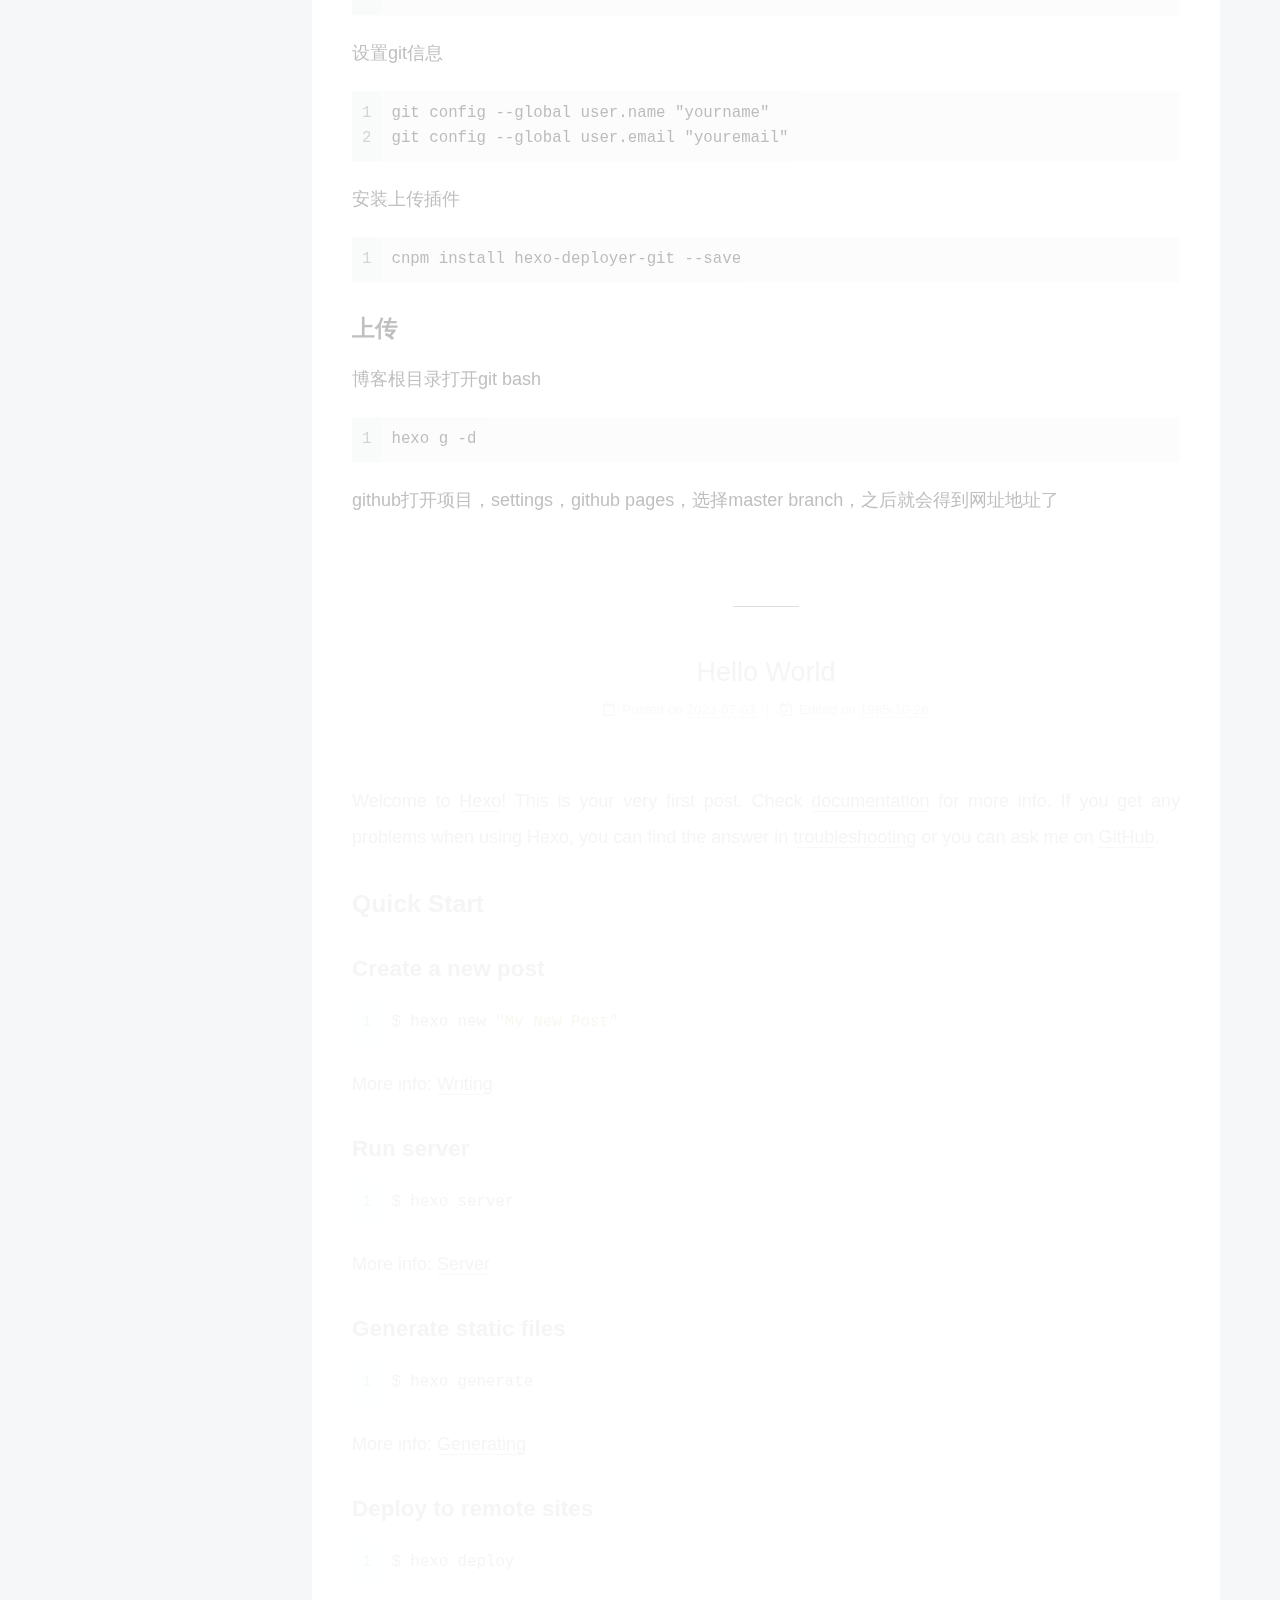
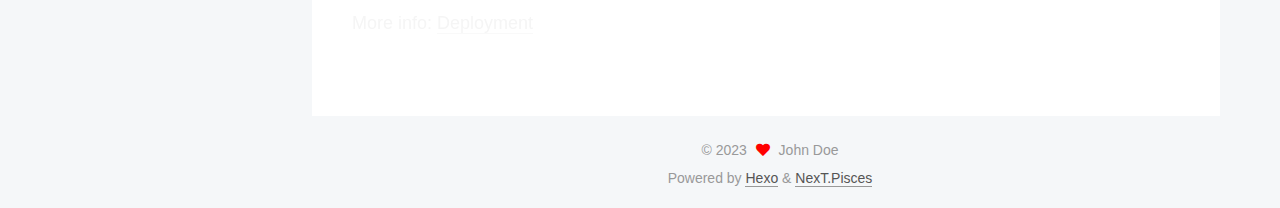
==== commit 891f7574: "Site updated: 2023-07-03 17:36:22" ====
--- a/index.html
+++ b/index.html
@@ -170,7 +170,7 @@
               <span class="post-meta-item-text">Posted on</span>
               
 
-              <time title="Created: 2023-07-03 14:22:58 / Modified: 14:24:57" itemprop="dateCreated datePublished" datetime="2023-07-03T14:22:58+08:00">2023-07-03</time>
+              <time title="Created: 2023-07-03 14:22:58 / Modified: 17:35:29" itemprop="dateCreated datePublished" datetime="2023-07-03T14:22:58+08:00">2023-07-03</time>
             </span>
 
           
@@ -184,7 +184,102 @@
     <div class="post-body" itemprop="articleBody">
 
       
-          <p>尝试搭建github博客</p>
+          <p>尝试搭建github博客，采用nodejs，hexo等工具进行管理</p>
+<h2 id="环境准备"><a href="#环境准备" class="headerlink" title="环境准备"></a>环境准备</h2><ul>
+<li>安装git</li>
+<li>安装cnpm</li>
+<li>安装hexo</li>
+</ul>
+<h3 id="安装nodejs"><a href="#安装nodejs" class="headerlink" title="安装nodejs"></a>安装nodejs</h3><p>下载地址 <a target="_blank" rel="noopener" href="http://nodejs.cn/download/">http://nodejs.cn/download/</a></p>
+<p>选择windows安装包，选项中选择Add to PATH自动加入环境变量。</p>
+<h3 id="安装git"><a href="#安装git" class="headerlink" title="安装git"></a>安装git</h3><p>下载地址 <a target="_blank" rel="noopener" href="https://git-scm.com/">https://git-scm.com/</a></p>
+<p>正常下载速度较慢，选择安装位置，一直next使用默认配置</p>
+<h3 id="验证nodejs"><a href="#验证nodejs" class="headerlink" title="验证nodejs"></a>验证nodejs</h3><p>桌面右键，选择Git Bash Here，在git的命令行界面输入</p>
+<figure class="highlight plaintext"><table><tr><td class="gutter"><pre><span class="line">1</span><br><span class="line">2</span><br></pre></td><td class="code"><pre><span class="line">node -v</span><br><span class="line">npm -v</span><br></pre></td></tr></table></figure>
+
+<p>依次输出版本号表示安装正确，否则需要检查环境变量等信息</p>
+<h3 id="安装cnpm"><a href="#安装cnpm" class="headerlink" title="安装cnpm"></a>安装cnpm</h3><p>在git bash中执行</p>
+<figure class="highlight plaintext"><table><tr><td class="gutter"><pre><span class="line">1</span><br></pre></td><td class="code"><pre><span class="line">npm install -g cnpm --registry=https://registry.npm.taobao.org</span><br></pre></td></tr></table></figure>
+
+<p>检查是否安装成功</p>
+<figure class="highlight plaintext"><table><tr><td class="gutter"><pre><span class="line">1</span><br></pre></td><td class="code"><pre><span class="line">cnpm -v</span><br></pre></td></tr></table></figure>
+
+<p>输出版本号则安装成功</p>
+<h3 id="安装hexo"><a href="#安装hexo" class="headerlink" title="安装hexo"></a>安装hexo</h3><p>在git bash中执行</p>
+<figure class="highlight plaintext"><table><tr><td class="gutter"><pre><span class="line">1</span><br></pre></td><td class="code"><pre><span class="line">cnpm install hexo-cli -g</span><br></pre></td></tr></table></figure>
+<h3 id="初始化博客"><a href="#初始化博客" class="headerlink" title="初始化博客"></a>初始化博客</h3><p>首先新建文件夹，右键打开Git bash，执行</p>
+<figure class="highlight plaintext"><table><tr><td class="gutter"><pre><span class="line">1</span><br></pre></td><td class="code"><pre><span class="line">hexo init</span><br></pre></td></tr></table></figure>
+
+<p>执行到<code>Install dependencies</code>可能会卡住</p>
+<p>可以ctrl c强制中断</p>
+<p>然后执行</p>
+<figure class="highlight plaintext"><table><tr><td class="gutter"><pre><span class="line">1</span><br></pre></td><td class="code"><pre><span class="line">cnpm install</span><br></pre></td></tr></table></figure>
+
+<p>使用国内镜像完成初始化，命令执行完成初始化</p>
+<p>预览博客</p>
+<figure class="highlight plaintext"><table><tr><td class="gutter"><pre><span class="line">1</span><br></pre></td><td class="code"><pre><span class="line">hexo s</span><br></pre></td></tr></table></figure>
+
+<p>点击输出的网址进行预览</p>
+<h2 id="更换和配置主题"><a href="#更换和配置主题" class="headerlink" title="更换和配置主题"></a>更换和配置主题</h2><p>hexo主题地址 <a target="_blank" rel="noopener" href="https://hexo.io/themes/">https://hexo.io/themes/</a></p>
+<p>新手入门next主题</p>
+<ul>
+<li>预览效果：<a target="_blank" rel="noopener" href="https://theme-next.org/">https://theme-next.org/</a></li>
+<li>项目地址：<a target="_blank" rel="noopener" href="https://github.com/theme-next/hexo-theme-next">https://github.com/theme-next/hexo-theme-next</a></li>
+<li>配置文档：<a target="_blank" rel="noopener" href="https://theme-next.org/docs/getting-started/">https://theme-next.org/docs/getting-started/</a></li>
+</ul>
+<p>打开主题的项目地址，复制地址</p>
+<p>在博客文件夹打开git bash，执行</p>
+<figure class="highlight plaintext"><table><tr><td class="gutter"><pre><span class="line">1</span><br></pre></td><td class="code"><pre><span class="line">git clone 复制的地址 themes/主题名字</span><br></pre></td></tr></table></figure>
+
+<p>把文件夹下载到themes目录下，并命名为next</p>
+<h3 id="修改配置文件"><a href="#修改配置文件" class="headerlink" title="修改配置文件"></a>修改配置文件</h3><p>博客目录下的<code>_config.yml</code>文件</p>
+<p>找到theme设置，修改为next</p>
+<figure class="highlight plaintext"><table><tr><td class="gutter"><pre><span class="line">1</span><br></pre></td><td class="code"><pre><span class="line">theme: next</span><br></pre></td></tr></table></figure>
+
+<p>git bash执行hexo s进行预览</p>
+<h3 id="配置主题"><a href="#配置主题" class="headerlink" title="配置主题"></a>配置主题</h3><ul>
+<li>站点配置文件，是博客根目录下的<code>_config.yml</code>文件</li>
+<li>主题配置文件，是主题下的的<code>_config.yml</code>，例如<code>theme/next/_config.yml</code></li>
+</ul>
+<p>配置中可以设置语言等</p>
+<h2 id="生成文章"><a href="#生成文章" class="headerlink" title="生成文章"></a>生成文章</h2><p>博客根目录下执行</p>
+<figure class="highlight plaintext"><table><tr><td class="gutter"><pre><span class="line">1</span><br></pre></td><td class="code"><pre><span class="line">hexo new &quot;标题&quot;</span><br></pre></td></tr></table></figure>
+<p>例如</p>
+<figure class="highlight plaintext"><table><tr><td class="gutter"><pre><span class="line">1</span><br></pre></td><td class="code"><pre><span class="line">hexo new &quot;my-first-blog&quot;</span><br></pre></td></tr></table></figure>
+<p>然后显示对应的目录，文章在source&#x2F;_posts下，是md文件</p>
+<p>按照目录打开md文件，发现横线上有一段博客信息</p>
+<ul>
+<li>title标题</li>
+<li>date日期</li>
+<li>tag标签</li>
+</ul>
+<p>可以在其中修改文章标题，并在横线下开始书写博客</p>
+<h2 id="部署博客至github"><a href="#部署博客至github" class="headerlink" title="部署博客至github"></a>部署博客至github</h2><p>创建一个仓库</p>
+<p>仓库名必须是用户名+.github.io，勾选初始化README</p>
+<p>接下来创建git密钥，打开bash执行</p>
+<figure class="highlight plaintext"><table><tr><td class="gutter"><pre><span class="line">1</span><br></pre></td><td class="code"><pre><span class="line">ssh-keygen -t rsa -C &quot;youremail&quot;</span><br></pre></td></tr></table></figure>
+<p>一直回车</p>
+<figure class="highlight plaintext"><table><tr><td class="gutter"><pre><span class="line">1</span><br></pre></td><td class="code"><pre><span class="line">cat ~/.ssh/id_rsa.pub</span><br></pre></td></tr></table></figure>
+<p>复制输出信息</p>
+<p>github中点击头像，设置，ssh，新建ssh key，在其中粘贴密钥</p>
+<p>然后打开git bash，执行</p>
+<figure class="highlight plaintext"><table><tr><td class="gutter"><pre><span class="line">1</span><br></pre></td><td class="code"><pre><span class="line">ssh -T git@github.com</span><br></pre></td></tr></table></figure>
+
+<p>输入yes回车</p>
+<p>复制ssh的地址，即git@…</p>
+<p>打开站点配置文件，修改deploy信息</p>
+<figure class="highlight plaintext"><table><tr><td class="gutter"><pre><span class="line">1</span><br><span class="line">2</span><br><span class="line">3</span><br><span class="line">4</span><br></pre></td><td class="code"><pre><span class="line">deploy:</span><br><span class="line">  type: git</span><br><span class="line">  repo: 你复制的地址</span><br><span class="line">  branch: master</span><br></pre></td></tr></table></figure>
+
+<p>设置git信息</p>
+<figure class="highlight plaintext"><table><tr><td class="gutter"><pre><span class="line">1</span><br><span class="line">2</span><br></pre></td><td class="code"><pre><span class="line">git config --global user.name &quot;yourname&quot;</span><br><span class="line">git config --global user.email &quot;youremail&quot;</span><br></pre></td></tr></table></figure>
+
+<p>安装上传插件</p>
+<figure class="highlight plaintext"><table><tr><td class="gutter"><pre><span class="line">1</span><br></pre></td><td class="code"><pre><span class="line">cnpm install hexo-deployer-git --save</span><br></pre></td></tr></table></figure>
+
+<h3 id="上传"><a href="#上传" class="headerlink" title="上传"></a>上传</h3><p>博客根目录打开git bash</p>
+<figure class="highlight plaintext"><table><tr><td class="gutter"><pre><span class="line">1</span><br></pre></td><td class="code"><pre><span class="line">hexo g -d</span><br></pre></td></tr></table></figure>
+
+<p>github打开项目，settings，github pages，选择master branch，之后就会得到网址地址了</p>
 
       
     </div>
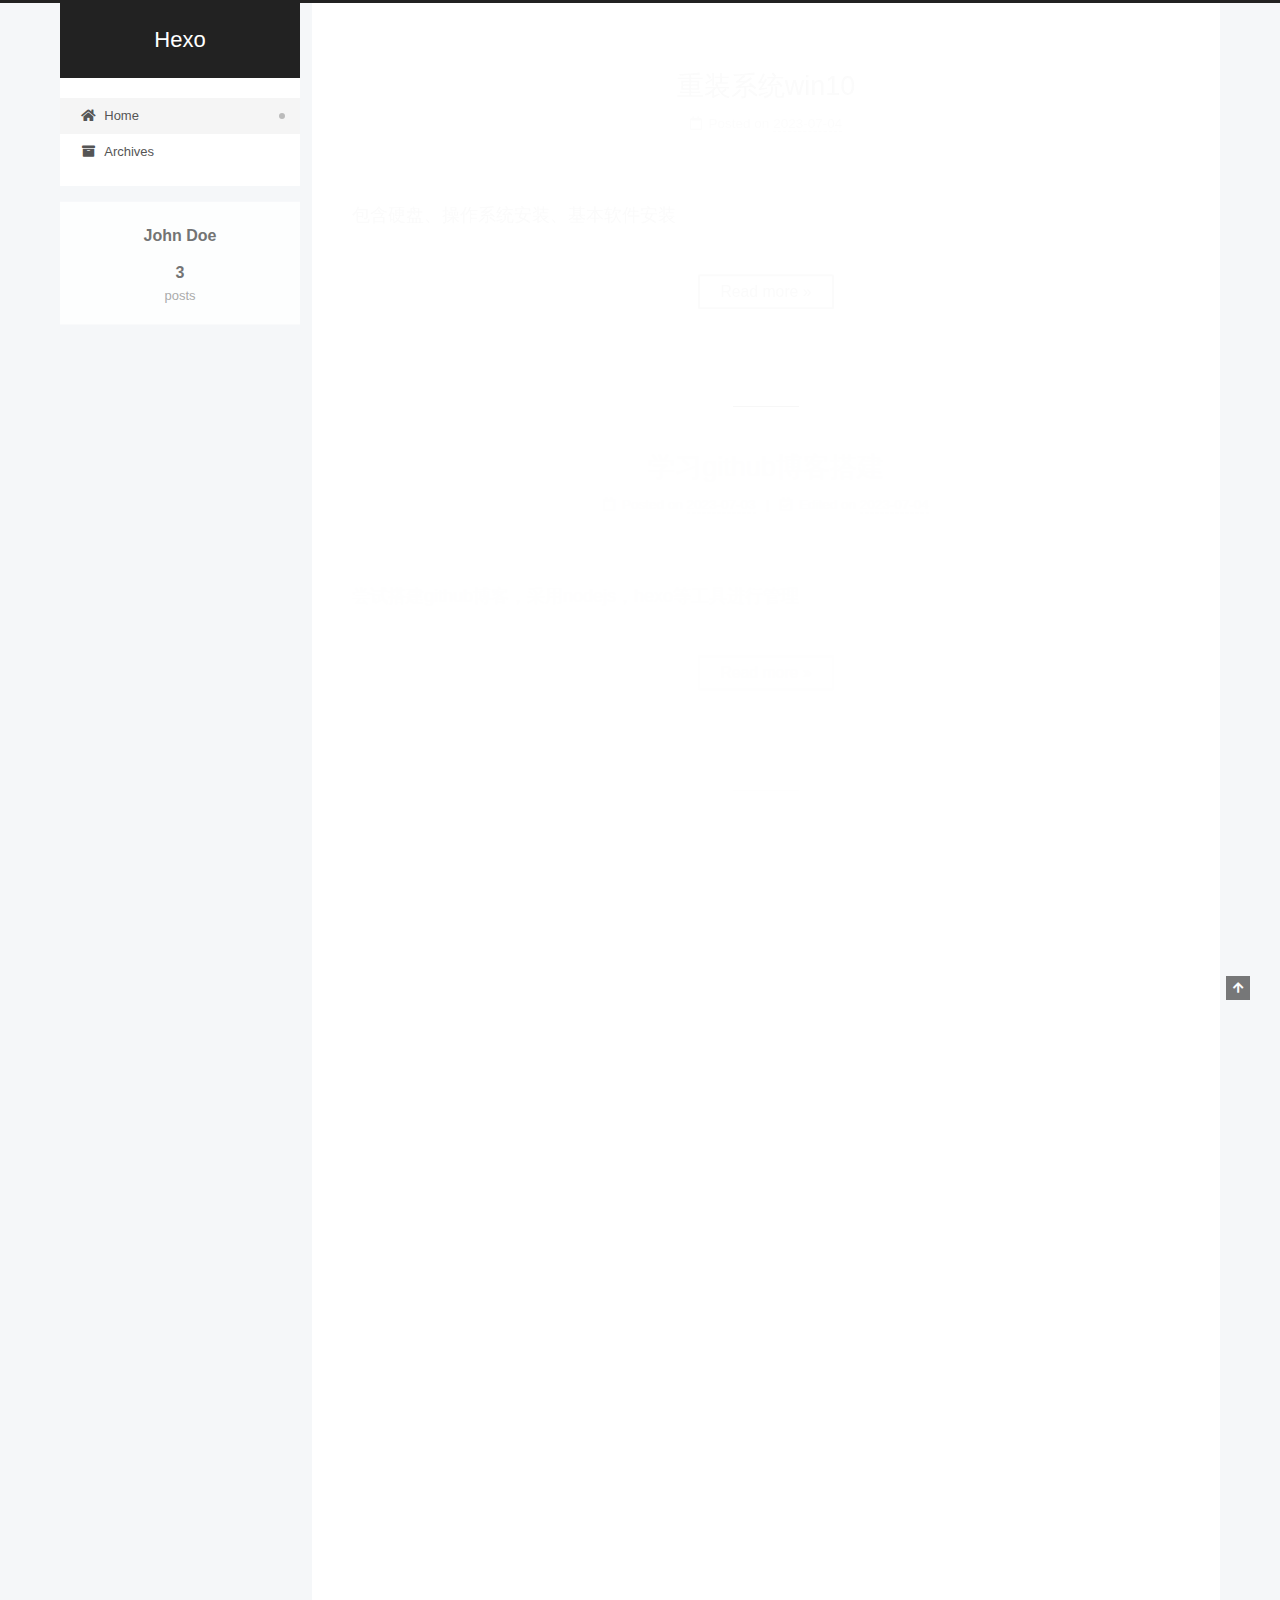
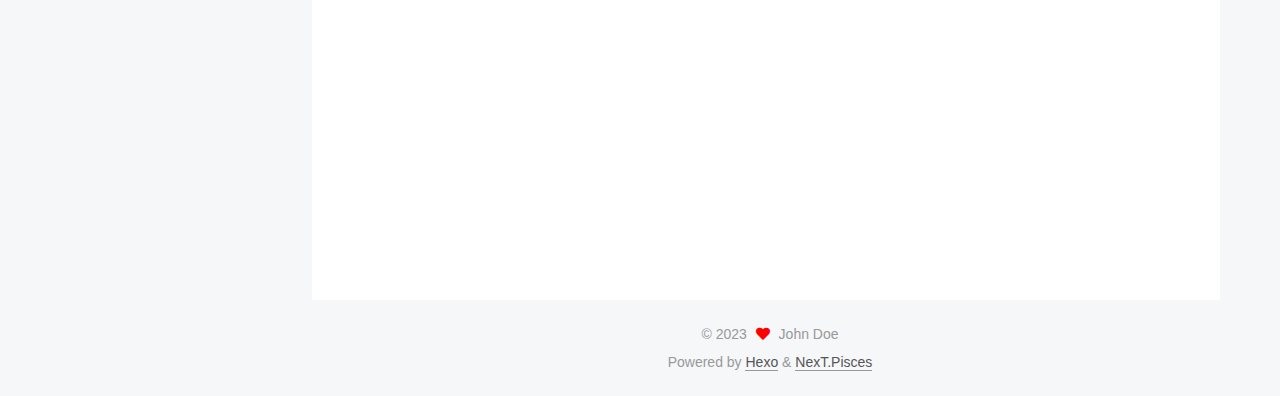
==== commit 452f0e02: "Site updated: 2023-07-04 17:04:04" ====
--- a/index.html
+++ b/index.html
@@ -145,7 +145,7 @@
   
   
   <article itemscope itemtype="http://schema.org/Article" class="post-block" lang="en">
-    <link itemprop="mainEntityOfPage" href="http://example.com/2023/07/03/%E5%AD%A6%E4%B9%A0github%E5%8D%9A%E5%AE%A2%E6%90%AD%E5%BB%BA/">
+    <link itemprop="mainEntityOfPage" href="http://example.com/2023/07/04/install-windows/">
 
     <span hidden itemprop="author" itemscope itemtype="http://schema.org/Person">
       <meta itemprop="image" content="/images/avatar.gif">
@@ -159,7 +159,7 @@
       <header class="post-header">
         <h2 class="post-title" itemprop="name headline">
           
-            <a href="/2023/07/03/%E5%AD%A6%E4%B9%A0github%E5%8D%9A%E5%AE%A2%E6%90%AD%E5%BB%BA/" class="post-title-link" itemprop="url">学习github博客搭建</a>
+            <a href="/2023/07/04/install-windows/" class="post-title-link" itemprop="url">重装系统win10</a>
         </h2>
 
         <div class="post-meta">
@@ -170,7 +170,7 @@
               <span class="post-meta-item-text">Posted on</span>
               
 
-              <time title="Created: 2023-07-03 14:22:58 / Modified: 17:35:29" itemprop="dateCreated datePublished" datetime="2023-07-03T14:22:58+08:00">2023-07-03</time>
+              <time title="Created: 2023-07-04 16:59:40 / Modified: 17:03:11" itemprop="dateCreated datePublished" datetime="2023-07-04T16:59:40+08:00">2023-07-04</time>
             </span>
 
           
@@ -184,103 +184,87 @@
     <div class="post-body" itemprop="articleBody">
 
       
+          <p>包含硬盘、操作系统安装、基本软件安装</p>
+          <!--noindex-->
+            <div class="post-button">
+              <a class="btn" href="/2023/07/04/install-windows/#more" rel="contents">
+                Read more &raquo;
+              </a>
+            </div>
+          <!--/noindex-->
+        
+      
+    </div>
+
+    
+    
+    
+      <footer class="post-footer">
+        <div class="post-eof"></div>
+      </footer>
+  </article>
+  
+  
+  
+
+      
+  
+  
+  <article itemscope itemtype="http://schema.org/Article" class="post-block" lang="en">
+    <link itemprop="mainEntityOfPage" href="http://example.com/2023/07/03/%E5%AD%A6%E4%B9%A0github%E5%8D%9A%E5%AE%A2%E6%90%AD%E5%BB%BA/">
+
+    <span hidden itemprop="author" itemscope itemtype="http://schema.org/Person">
+      <meta itemprop="image" content="/images/avatar.gif">
+      <meta itemprop="name" content="John Doe">
+      <meta itemprop="description" content="">
+    </span>
+
+    <span hidden itemprop="publisher" itemscope itemtype="http://schema.org/Organization">
+      <meta itemprop="name" content="Hexo">
+    </span>
+      <header class="post-header">
+        <h2 class="post-title" itemprop="name headline">
+          
+            <a href="/2023/07/03/%E5%AD%A6%E4%B9%A0github%E5%8D%9A%E5%AE%A2%E6%90%AD%E5%BB%BA/" class="post-title-link" itemprop="url">学习github博客搭建</a>
+        </h2>
+
+        <div class="post-meta">
+            <span class="post-meta-item">
+              <span class="post-meta-item-icon">
+                <i class="far fa-calendar"></i>
+              </span>
+              <span class="post-meta-item-text">Posted on</span>
+
+              <time title="Created: 2023-07-03 14:22:58" itemprop="dateCreated datePublished" datetime="2023-07-03T14:22:58+08:00">2023-07-03</time>
+            </span>
+              <span class="post-meta-item">
+                <span class="post-meta-item-icon">
+                  <i class="far fa-calendar-check"></i>
+                </span>
+                <span class="post-meta-item-text">Edited on</span>
+                <time title="Modified: 2023-07-04 17:03:12" itemprop="dateModified" datetime="2023-07-04T17:03:12+08:00">2023-07-04</time>
+              </span>
+
+          
+
+        </div>
+      </header>
+
+    
+    
+    
+    <div class="post-body" itemprop="articleBody">
+
+      
           <p>尝试搭建github博客，采用nodejs，hexo等工具进行管理</p>
-<h2 id="环境准备"><a href="#环境准备" class="headerlink" title="环境准备"></a>环境准备</h2><ul>
-<li>安装git</li>
-<li>安装cnpm</li>
-<li>安装hexo</li>
-</ul>
-<h3 id="安装nodejs"><a href="#安装nodejs" class="headerlink" title="安装nodejs"></a>安装nodejs</h3><p>下载地址 <a target="_blank" rel="noopener" href="http://nodejs.cn/download/">http://nodejs.cn/download/</a></p>
-<p>选择windows安装包，选项中选择Add to PATH自动加入环境变量。</p>
-<h3 id="安装git"><a href="#安装git" class="headerlink" title="安装git"></a>安装git</h3><p>下载地址 <a target="_blank" rel="noopener" href="https://git-scm.com/">https://git-scm.com/</a></p>
-<p>正常下载速度较慢，选择安装位置，一直next使用默认配置</p>
-<h3 id="验证nodejs"><a href="#验证nodejs" class="headerlink" title="验证nodejs"></a>验证nodejs</h3><p>桌面右键，选择Git Bash Here，在git的命令行界面输入</p>
-<figure class="highlight plaintext"><table><tr><td class="gutter"><pre><span class="line">1</span><br><span class="line">2</span><br></pre></td><td class="code"><pre><span class="line">node -v</span><br><span class="line">npm -v</span><br></pre></td></tr></table></figure>
-
-<p>依次输出版本号表示安装正确，否则需要检查环境变量等信息</p>
-<h3 id="安装cnpm"><a href="#安装cnpm" class="headerlink" title="安装cnpm"></a>安装cnpm</h3><p>在git bash中执行</p>
-<figure class="highlight plaintext"><table><tr><td class="gutter"><pre><span class="line">1</span><br></pre></td><td class="code"><pre><span class="line">npm install -g cnpm --registry=https://registry.npm.taobao.org</span><br></pre></td></tr></table></figure>
-
-<p>检查是否安装成功</p>
-<figure class="highlight plaintext"><table><tr><td class="gutter"><pre><span class="line">1</span><br></pre></td><td class="code"><pre><span class="line">cnpm -v</span><br></pre></td></tr></table></figure>
-
-<p>输出版本号则安装成功</p>
-<h3 id="安装hexo"><a href="#安装hexo" class="headerlink" title="安装hexo"></a>安装hexo</h3><p>在git bash中执行</p>
-<figure class="highlight plaintext"><table><tr><td class="gutter"><pre><span class="line">1</span><br></pre></td><td class="code"><pre><span class="line">cnpm install hexo-cli -g</span><br></pre></td></tr></table></figure>
-<h3 id="初始化博客"><a href="#初始化博客" class="headerlink" title="初始化博客"></a>初始化博客</h3><p>首先新建文件夹，右键打开Git bash，执行</p>
-<figure class="highlight plaintext"><table><tr><td class="gutter"><pre><span class="line">1</span><br></pre></td><td class="code"><pre><span class="line">hexo init</span><br></pre></td></tr></table></figure>
-
-<p>执行到<code>Install dependencies</code>可能会卡住</p>
-<p>可以ctrl c强制中断</p>
-<p>然后执行</p>
-<figure class="highlight plaintext"><table><tr><td class="gutter"><pre><span class="line">1</span><br></pre></td><td class="code"><pre><span class="line">cnpm install</span><br></pre></td></tr></table></figure>
-
-<p>使用国内镜像完成初始化，命令执行完成初始化</p>
-<p>预览博客</p>
-<figure class="highlight plaintext"><table><tr><td class="gutter"><pre><span class="line">1</span><br></pre></td><td class="code"><pre><span class="line">hexo s</span><br></pre></td></tr></table></figure>
-
-<p>点击输出的网址进行预览</p>
-<h2 id="更换和配置主题"><a href="#更换和配置主题" class="headerlink" title="更换和配置主题"></a>更换和配置主题</h2><p>hexo主题地址 <a target="_blank" rel="noopener" href="https://hexo.io/themes/">https://hexo.io/themes/</a></p>
-<p>新手入门next主题</p>
-<ul>
-<li>预览效果：<a target="_blank" rel="noopener" href="https://theme-next.org/">https://theme-next.org/</a></li>
-<li>项目地址：<a target="_blank" rel="noopener" href="https://github.com/theme-next/hexo-theme-next">https://github.com/theme-next/hexo-theme-next</a></li>
-<li>配置文档：<a target="_blank" rel="noopener" href="https://theme-next.org/docs/getting-started/">https://theme-next.org/docs/getting-started/</a></li>
-</ul>
-<p>打开主题的项目地址，复制地址</p>
-<p>在博客文件夹打开git bash，执行</p>
-<figure class="highlight plaintext"><table><tr><td class="gutter"><pre><span class="line">1</span><br></pre></td><td class="code"><pre><span class="line">git clone 复制的地址 themes/主题名字</span><br></pre></td></tr></table></figure>
-
-<p>把文件夹下载到themes目录下，并命名为next</p>
-<h3 id="修改配置文件"><a href="#修改配置文件" class="headerlink" title="修改配置文件"></a>修改配置文件</h3><p>博客目录下的<code>_config.yml</code>文件</p>
-<p>找到theme设置，修改为next</p>
-<figure class="highlight plaintext"><table><tr><td class="gutter"><pre><span class="line">1</span><br></pre></td><td class="code"><pre><span class="line">theme: next</span><br></pre></td></tr></table></figure>
-
-<p>git bash执行hexo s进行预览</p>
-<h3 id="配置主题"><a href="#配置主题" class="headerlink" title="配置主题"></a>配置主题</h3><ul>
-<li>站点配置文件，是博客根目录下的<code>_config.yml</code>文件</li>
-<li>主题配置文件，是主题下的的<code>_config.yml</code>，例如<code>theme/next/_config.yml</code></li>
-</ul>
-<p>配置中可以设置语言等</p>
-<h2 id="生成文章"><a href="#生成文章" class="headerlink" title="生成文章"></a>生成文章</h2><p>博客根目录下执行</p>
-<figure class="highlight plaintext"><table><tr><td class="gutter"><pre><span class="line">1</span><br></pre></td><td class="code"><pre><span class="line">hexo new &quot;标题&quot;</span><br></pre></td></tr></table></figure>
-<p>例如</p>
-<figure class="highlight plaintext"><table><tr><td class="gutter"><pre><span class="line">1</span><br></pre></td><td class="code"><pre><span class="line">hexo new &quot;my-first-blog&quot;</span><br></pre></td></tr></table></figure>
-<p>然后显示对应的目录，文章在source&#x2F;_posts下，是md文件</p>
-<p>按照目录打开md文件，发现横线上有一段博客信息</p>
-<ul>
-<li>title标题</li>
-<li>date日期</li>
-<li>tag标签</li>
-</ul>
-<p>可以在其中修改文章标题，并在横线下开始书写博客</p>
-<h2 id="部署博客至github"><a href="#部署博客至github" class="headerlink" title="部署博客至github"></a>部署博客至github</h2><p>创建一个仓库</p>
-<p>仓库名必须是用户名+.github.io，勾选初始化README</p>
-<p>接下来创建git密钥，打开bash执行</p>
-<figure class="highlight plaintext"><table><tr><td class="gutter"><pre><span class="line">1</span><br></pre></td><td class="code"><pre><span class="line">ssh-keygen -t rsa -C &quot;youremail&quot;</span><br></pre></td></tr></table></figure>
-<p>一直回车</p>
-<figure class="highlight plaintext"><table><tr><td class="gutter"><pre><span class="line">1</span><br></pre></td><td class="code"><pre><span class="line">cat ~/.ssh/id_rsa.pub</span><br></pre></td></tr></table></figure>
-<p>复制输出信息</p>
-<p>github中点击头像，设置，ssh，新建ssh key，在其中粘贴密钥</p>
-<p>然后打开git bash，执行</p>
-<figure class="highlight plaintext"><table><tr><td class="gutter"><pre><span class="line">1</span><br></pre></td><td class="code"><pre><span class="line">ssh -T git@github.com</span><br></pre></td></tr></table></figure>
-
-<p>输入yes回车</p>
-<p>复制ssh的地址，即git@…</p>
-<p>打开站点配置文件，修改deploy信息</p>
-<figure class="highlight plaintext"><table><tr><td class="gutter"><pre><span class="line">1</span><br><span class="line">2</span><br><span class="line">3</span><br><span class="line">4</span><br></pre></td><td class="code"><pre><span class="line">deploy:</span><br><span class="line">  type: git</span><br><span class="line">  repo: 你复制的地址</span><br><span class="line">  branch: master</span><br></pre></td></tr></table></figure>
-
-<p>设置git信息</p>
-<figure class="highlight plaintext"><table><tr><td class="gutter"><pre><span class="line">1</span><br><span class="line">2</span><br></pre></td><td class="code"><pre><span class="line">git config --global user.name &quot;yourname&quot;</span><br><span class="line">git config --global user.email &quot;youremail&quot;</span><br></pre></td></tr></table></figure>
-
-<p>安装上传插件</p>
-<figure class="highlight plaintext"><table><tr><td class="gutter"><pre><span class="line">1</span><br></pre></td><td class="code"><pre><span class="line">cnpm install hexo-deployer-git --save</span><br></pre></td></tr></table></figure>
-
-<h3 id="上传"><a href="#上传" class="headerlink" title="上传"></a>上传</h3><p>博客根目录打开git bash</p>
-<figure class="highlight plaintext"><table><tr><td class="gutter"><pre><span class="line">1</span><br></pre></td><td class="code"><pre><span class="line">hexo g -d</span><br></pre></td></tr></table></figure>
-
-<p>github打开项目，settings，github pages，选择master branch，之后就会得到网址地址了</p>
-
+          <!--noindex-->
+            <div class="post-button">
+              <a class="btn" href="/2023/07/03/%E5%AD%A6%E4%B9%A0github%E5%8D%9A%E5%AE%A2%E6%90%AD%E5%BB%BA/#more" rel="contents">
+                Read more &raquo;
+              </a>
+            </div>
+          <!--/noindex-->
+        
       
     </div>
 
@@ -438,7 +422,7 @@
       <div class="site-state-item site-state-posts">
           <a href="/archives/">
         
-          <span class="site-state-item-count">2</span>
+          <span class="site-state-item-count">3</span>
           <span class="site-state-item-name">posts</span>
         </a>
       </div>
--- a/css/main.css
+++ b/css/main.css
@@ -1168,7 +1168,7 @@
 }
 .links-of-author a::before,
 .links-of-author span.exturl::before {
-  background: #e704bb;
+  background: #2fbb83;
   border-radius: 50%;
   content: ' ';
   display: inline-block;
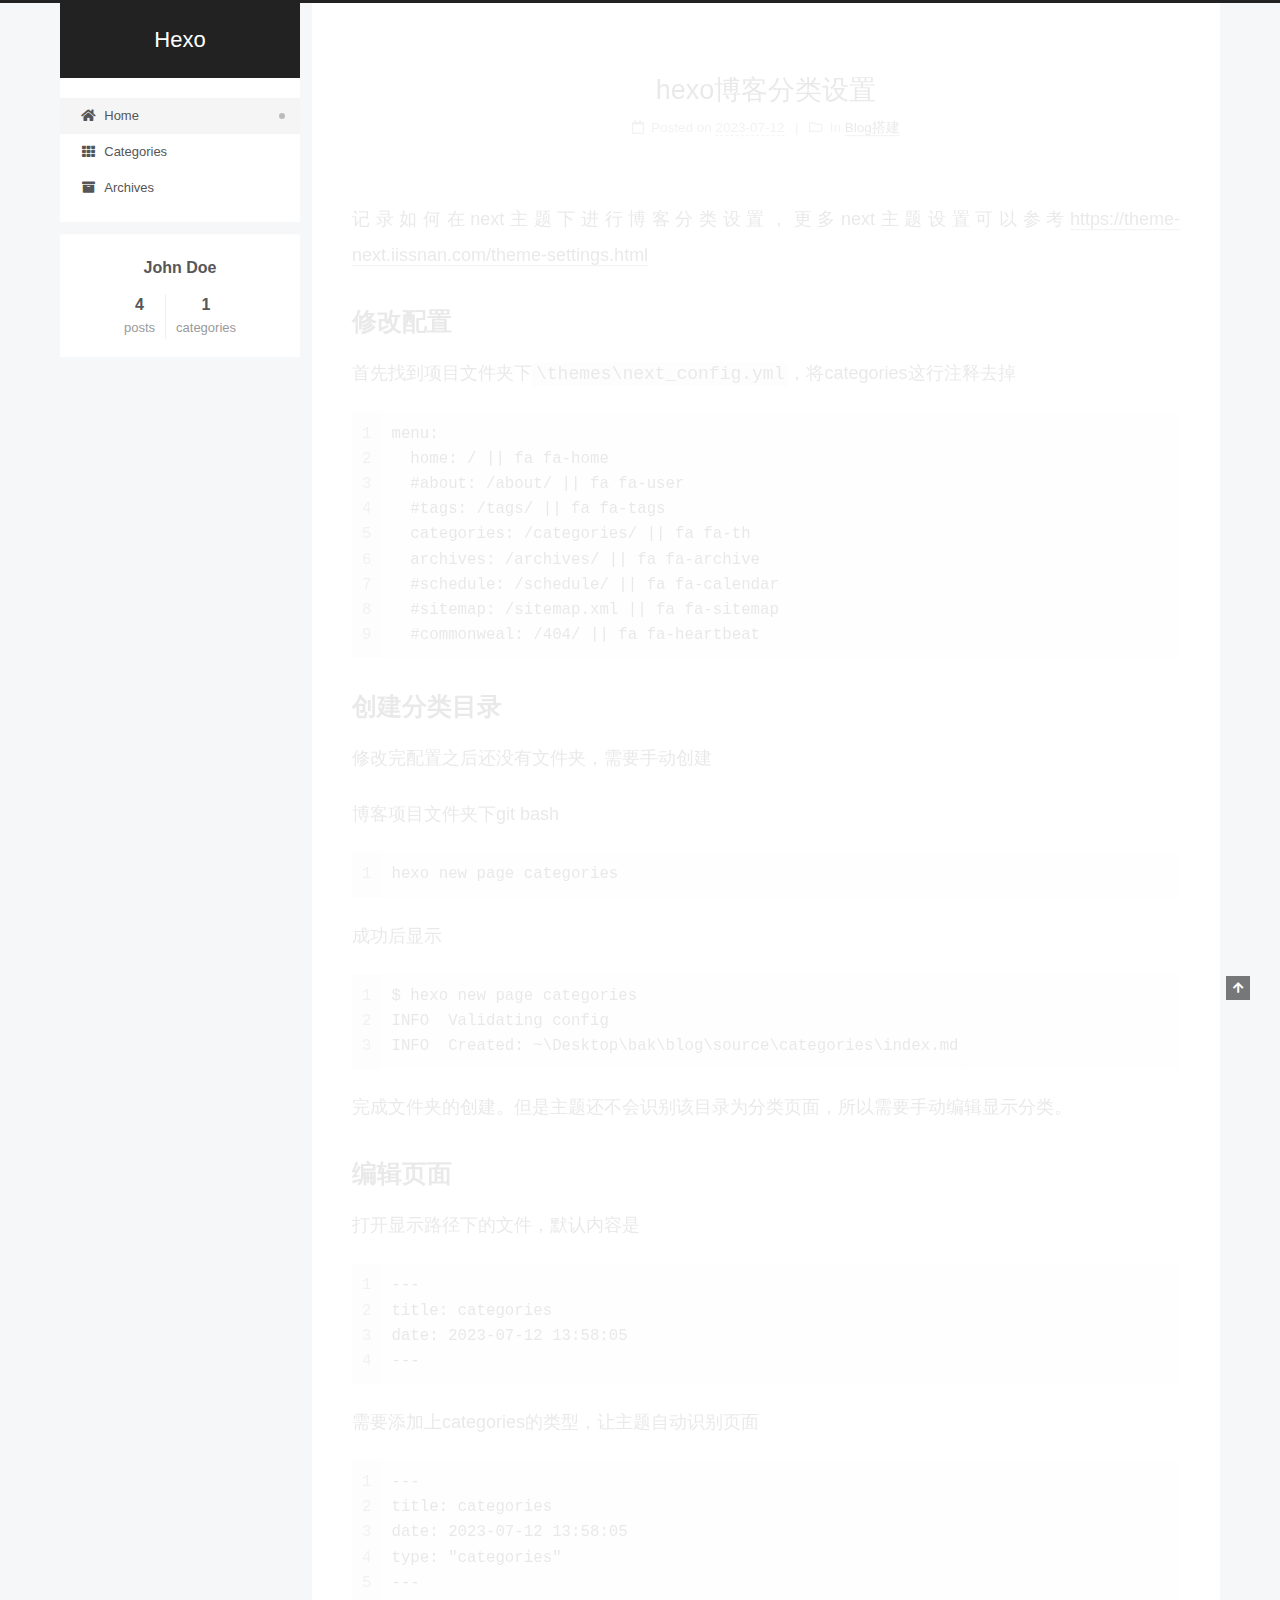
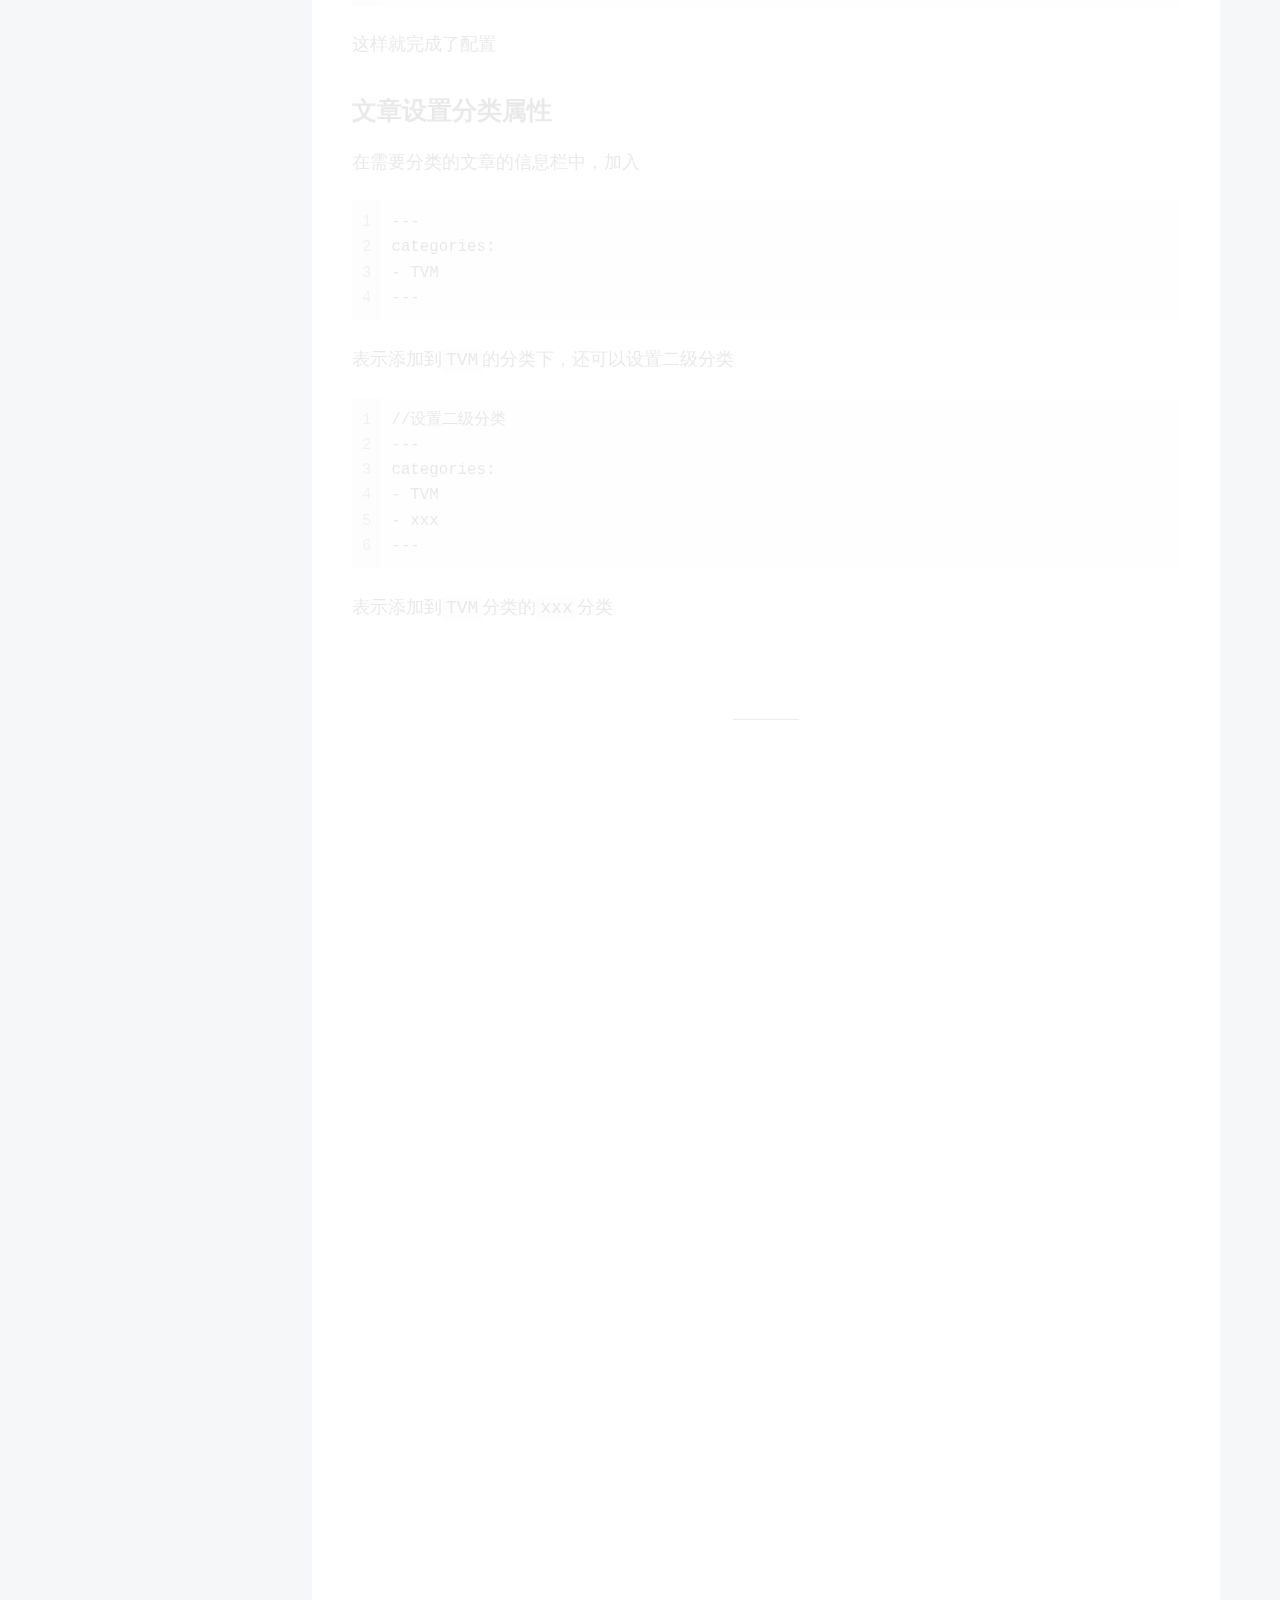
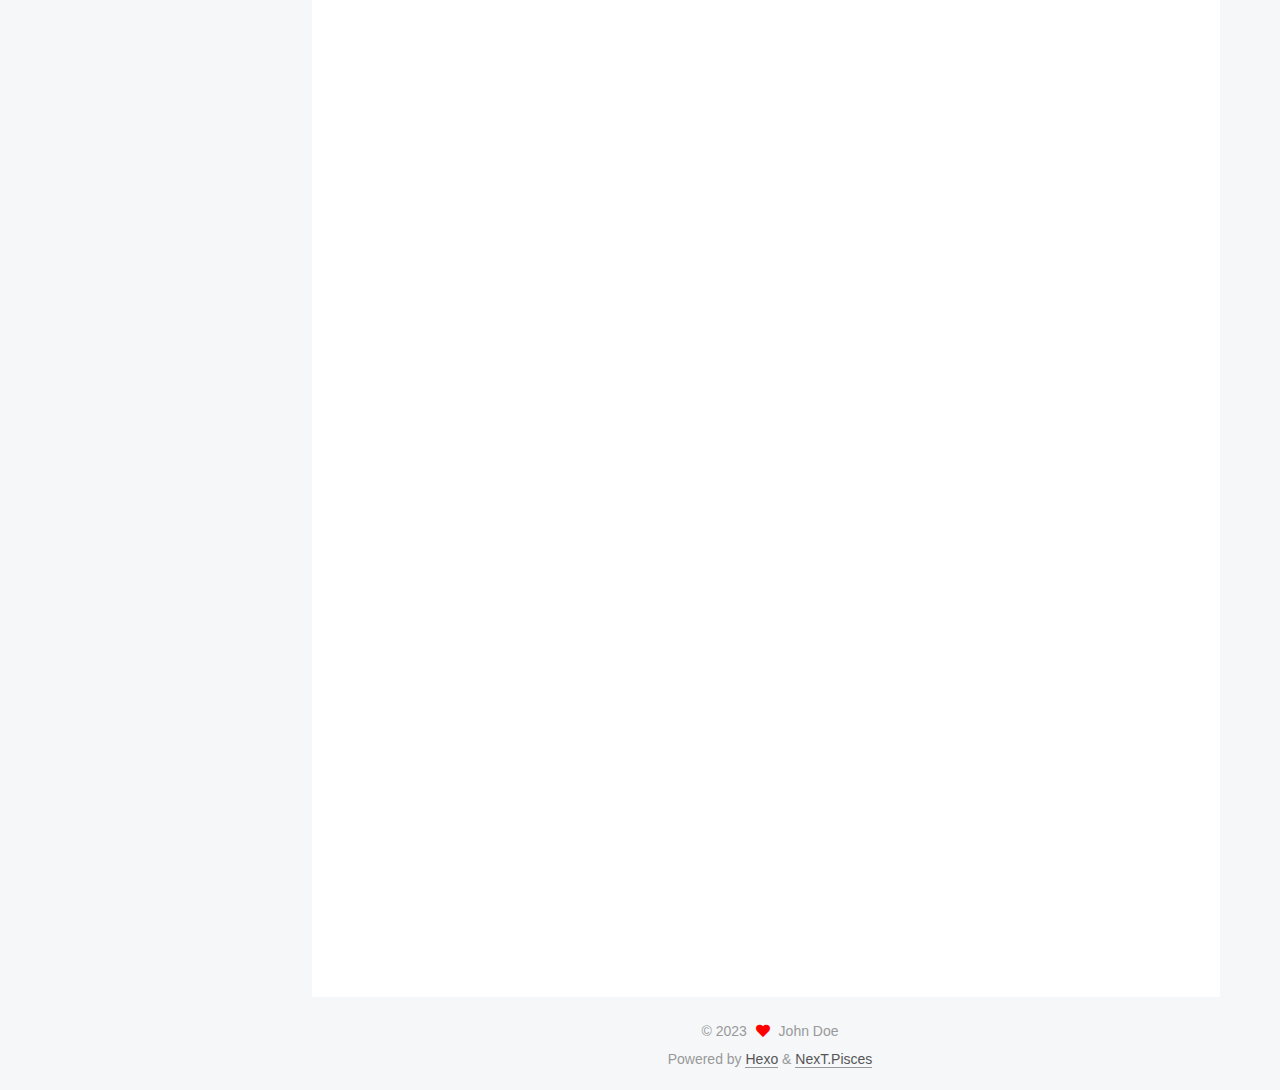
==== commit 9505cb2e: "Site updated: 2023-07-12 18:47:56" ====
--- a/index.html
+++ b/index.html
@@ -113,6 +113,11 @@
     <a href="/" rel="section"><i class="fa fa-home fa-fw"></i>Home</a>
 
   </li>
+        <li class="menu-item menu-item-categories">
+
+    <a href="/categories/" rel="section"><i class="fa fa-th fa-fw"></i>Categories</a>
+
+  </li>
         <li class="menu-item menu-item-archives">
 
     <a href="/archives/" rel="section"><i class="fa fa-archive fa-fw"></i>Archives</a>
@@ -141,6 +146,93 @@
 
           <div class="content index posts-expand">
             
+      
+  
+  
+  <article itemscope itemtype="http://schema.org/Article" class="post-block" lang="en">
+    <link itemprop="mainEntityOfPage" href="http://example.com/2023/07/12/hexo%E5%8D%9A%E5%AE%A2%E5%88%86%E7%B1%BB%E8%AE%BE%E7%BD%AE/">
+
+    <span hidden itemprop="author" itemscope itemtype="http://schema.org/Person">
+      <meta itemprop="image" content="/images/avatar.gif">
+      <meta itemprop="name" content="John Doe">
+      <meta itemprop="description" content="">
+    </span>
+
+    <span hidden itemprop="publisher" itemscope itemtype="http://schema.org/Organization">
+      <meta itemprop="name" content="Hexo">
+    </span>
+      <header class="post-header">
+        <h2 class="post-title" itemprop="name headline">
+          
+            <a href="/2023/07/12/hexo%E5%8D%9A%E5%AE%A2%E5%88%86%E7%B1%BB%E8%AE%BE%E7%BD%AE/" class="post-title-link" itemprop="url">hexo博客分类设置</a>
+        </h2>
+
+        <div class="post-meta">
+            <span class="post-meta-item">
+              <span class="post-meta-item-icon">
+                <i class="far fa-calendar"></i>
+              </span>
+              <span class="post-meta-item-text">Posted on</span>
+              
+
+              <time title="Created: 2023-07-12 13:49:30 / Modified: 14:16:04" itemprop="dateCreated datePublished" datetime="2023-07-12T13:49:30+08:00">2023-07-12</time>
+            </span>
+            <span class="post-meta-item">
+              <span class="post-meta-item-icon">
+                <i class="far fa-folder"></i>
+              </span>
+              <span class="post-meta-item-text">In</span>
+                <span itemprop="about" itemscope itemtype="http://schema.org/Thing">
+                  <a href="/categories/Blog%E6%90%AD%E5%BB%BA/" itemprop="url" rel="index"><span itemprop="name">Blog搭建</span></a>
+                </span>
+            </span>
+
+          
+
+        </div>
+      </header>
+
+    
+    
+    
+    <div class="post-body" itemprop="articleBody">
+
+      
+          <p>记录如何在next主题下进行博客分类设置，更多next主题设置可以参考<a target="_blank" rel="noopener" href="https://theme-next.iissnan.com/theme-settings.html">https://theme-next.iissnan.com/theme-settings.html</a></p>
+<h2 id="修改配置"><a href="#修改配置" class="headerlink" title="修改配置"></a>修改配置</h2><p>首先找到项目文件夹下<code>\themes\next_config.yml</code>，将categories这行注释去掉</p>
+<figure class="highlight plaintext"><table><tr><td class="gutter"><pre><span class="line">1</span><br><span class="line">2</span><br><span class="line">3</span><br><span class="line">4</span><br><span class="line">5</span><br><span class="line">6</span><br><span class="line">7</span><br><span class="line">8</span><br><span class="line">9</span><br></pre></td><td class="code"><pre><span class="line">menu:</span><br><span class="line">  home: / || fa fa-home</span><br><span class="line">  #about: /about/ || fa fa-user</span><br><span class="line">  #tags: /tags/ || fa fa-tags</span><br><span class="line">  categories: /categories/ || fa fa-th</span><br><span class="line">  archives: /archives/ || fa fa-archive</span><br><span class="line">  #schedule: /schedule/ || fa fa-calendar</span><br><span class="line">  #sitemap: /sitemap.xml || fa fa-sitemap</span><br><span class="line">  #commonweal: /404/ || fa fa-heartbeat</span><br></pre></td></tr></table></figure>
+
+<h2 id="创建分类目录"><a href="#创建分类目录" class="headerlink" title="创建分类目录"></a>创建分类目录</h2><p>修改完配置之后还没有文件夹，需要手动创建</p>
+<p>博客项目文件夹下git bash</p>
+<figure class="highlight plaintext"><table><tr><td class="gutter"><pre><span class="line">1</span><br></pre></td><td class="code"><pre><span class="line">hexo new page categories</span><br></pre></td></tr></table></figure>
+<p>成功后显示</p>
+<figure class="highlight plaintext"><table><tr><td class="gutter"><pre><span class="line">1</span><br><span class="line">2</span><br><span class="line">3</span><br></pre></td><td class="code"><pre><span class="line">$ hexo new page categories</span><br><span class="line">INFO  Validating config</span><br><span class="line">INFO  Created: ~\Desktop\bak\blog\source\categories\index.md</span><br></pre></td></tr></table></figure>
+<p>完成文件夹的创建。但是主题还不会识别该目录为分类页面，所以需要手动编辑显示分类。</p>
+<h2 id="编辑页面"><a href="#编辑页面" class="headerlink" title="编辑页面"></a>编辑页面</h2><p>打开显示路径下的文件，默认内容是</p>
+<figure class="highlight plaintext"><table><tr><td class="gutter"><pre><span class="line">1</span><br><span class="line">2</span><br><span class="line">3</span><br><span class="line">4</span><br></pre></td><td class="code"><pre><span class="line">---</span><br><span class="line">title: categories</span><br><span class="line">date: 2023-07-12 13:58:05</span><br><span class="line">---</span><br></pre></td></tr></table></figure>
+<p>需要添加上categories的类型，让主题自动识别页面</p>
+<figure class="highlight plaintext"><table><tr><td class="gutter"><pre><span class="line">1</span><br><span class="line">2</span><br><span class="line">3</span><br><span class="line">4</span><br><span class="line">5</span><br></pre></td><td class="code"><pre><span class="line">---</span><br><span class="line">title: categories</span><br><span class="line">date: 2023-07-12 13:58:05</span><br><span class="line">type: &quot;categories&quot;</span><br><span class="line">---</span><br></pre></td></tr></table></figure>
+<p>这样就完成了配置</p>
+<h2 id="文章设置分类属性"><a href="#文章设置分类属性" class="headerlink" title="文章设置分类属性"></a>文章设置分类属性</h2><p>在需要分类的文章的信息栏中，加入</p>
+<figure class="highlight plaintext"><table><tr><td class="gutter"><pre><span class="line">1</span><br><span class="line">2</span><br><span class="line">3</span><br><span class="line">4</span><br></pre></td><td class="code"><pre><span class="line">---</span><br><span class="line">categories: </span><br><span class="line">- TVM</span><br><span class="line">---</span><br></pre></td></tr></table></figure>
+<p>表示添加到<code>TVM</code>的分类下，还可以设置二级分类</p>
+<figure class="highlight plaintext"><table><tr><td class="gutter"><pre><span class="line">1</span><br><span class="line">2</span><br><span class="line">3</span><br><span class="line">4</span><br><span class="line">5</span><br><span class="line">6</span><br></pre></td><td class="code"><pre><span class="line">//设置二级分类</span><br><span class="line">---</span><br><span class="line">categories: </span><br><span class="line">- TVM</span><br><span class="line">- xxx</span><br><span class="line">---</span><br></pre></td></tr></table></figure>
+<p>表示添加到<code>TVM</code>分类的<code>xxx</code>分类</p>
+
+      
+    </div>
+
+    
+    
+    
+      <footer class="post-footer">
+        <div class="post-eof"></div>
+      </footer>
+  </article>
+  
+  
+  
+
       
   
   
@@ -242,8 +334,17 @@
                   <i class="far fa-calendar-check"></i>
                 </span>
                 <span class="post-meta-item-text">Edited on</span>
-                <time title="Modified: 2023-07-04 17:03:12" itemprop="dateModified" datetime="2023-07-04T17:03:12+08:00">2023-07-04</time>
-              </span>
+                <time title="Modified: 2023-07-12 14:08:36" itemprop="dateModified" datetime="2023-07-12T14:08:36+08:00">2023-07-12</time>
+              </span>
+            <span class="post-meta-item">
+              <span class="post-meta-item-icon">
+                <i class="far fa-folder"></i>
+              </span>
+              <span class="post-meta-item-text">In</span>
+                <span itemprop="about" itemscope itemtype="http://schema.org/Thing">
+                  <a href="/categories/Blog%E6%90%AD%E5%BB%BA/" itemprop="url" rel="index"><span itemprop="name">Blog搭建</span></a>
+                </span>
+            </span>
 
           
 
@@ -422,9 +523,15 @@
       <div class="site-state-item site-state-posts">
           <a href="/archives/">
         
-          <span class="site-state-item-count">3</span>
+          <span class="site-state-item-count">4</span>
           <span class="site-state-item-name">posts</span>
         </a>
+      </div>
+      <div class="site-state-item site-state-categories">
+            <a href="/categories/">
+          
+        <span class="site-state-item-count">1</span>
+        <span class="site-state-item-name">categories</span></a>
       </div>
   </nav>
 </div>
